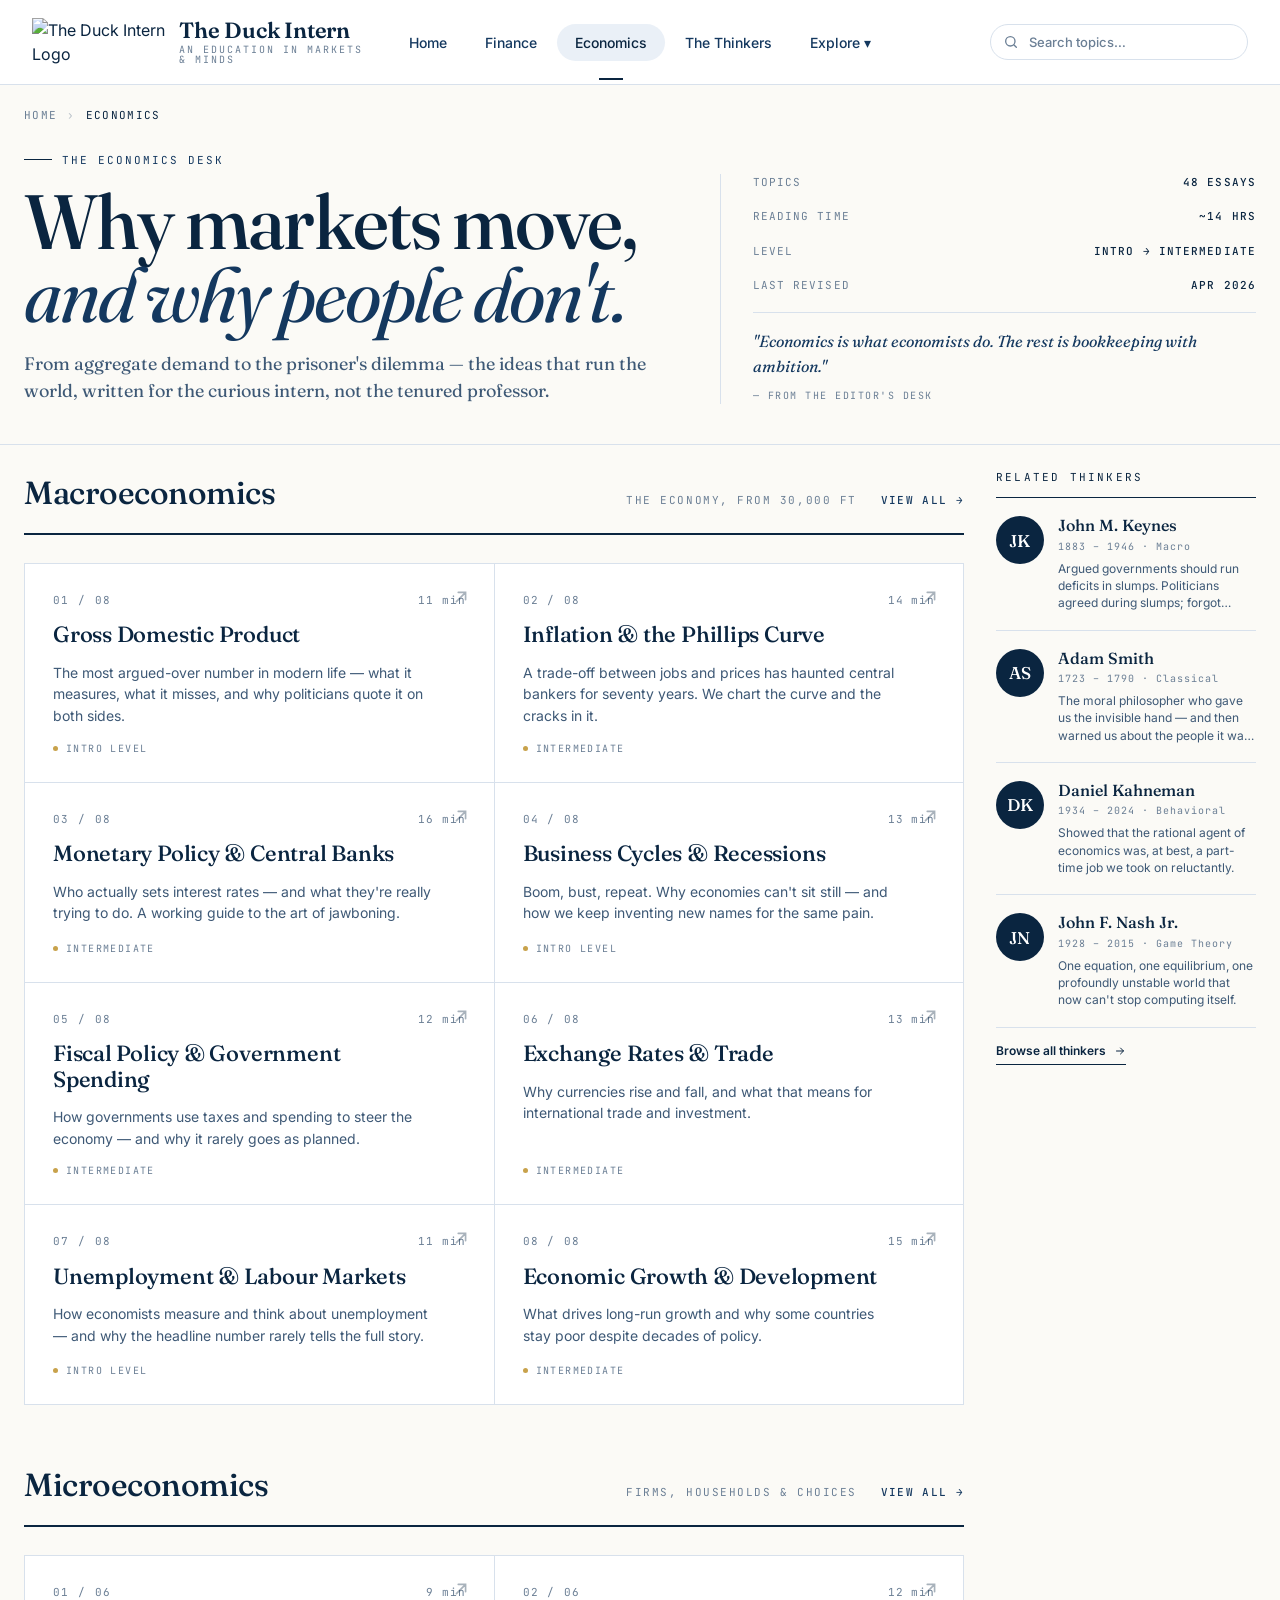
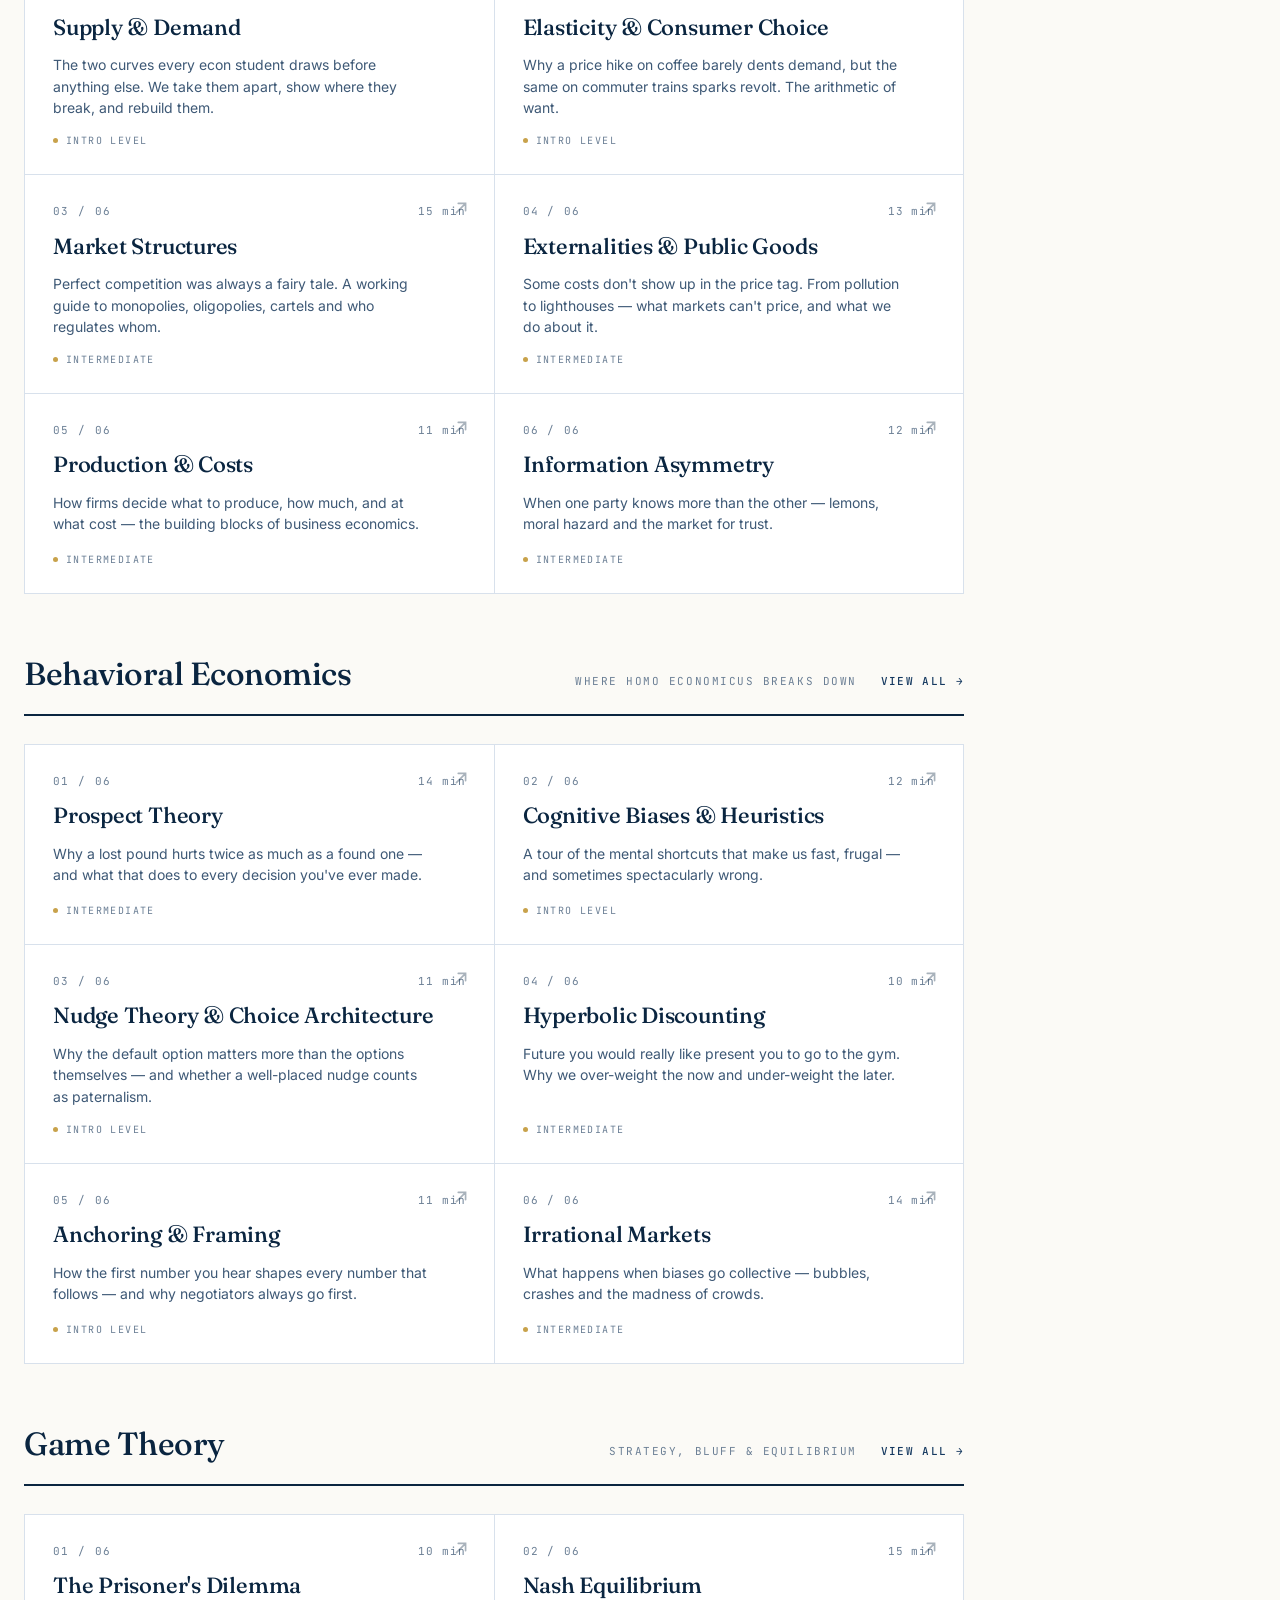
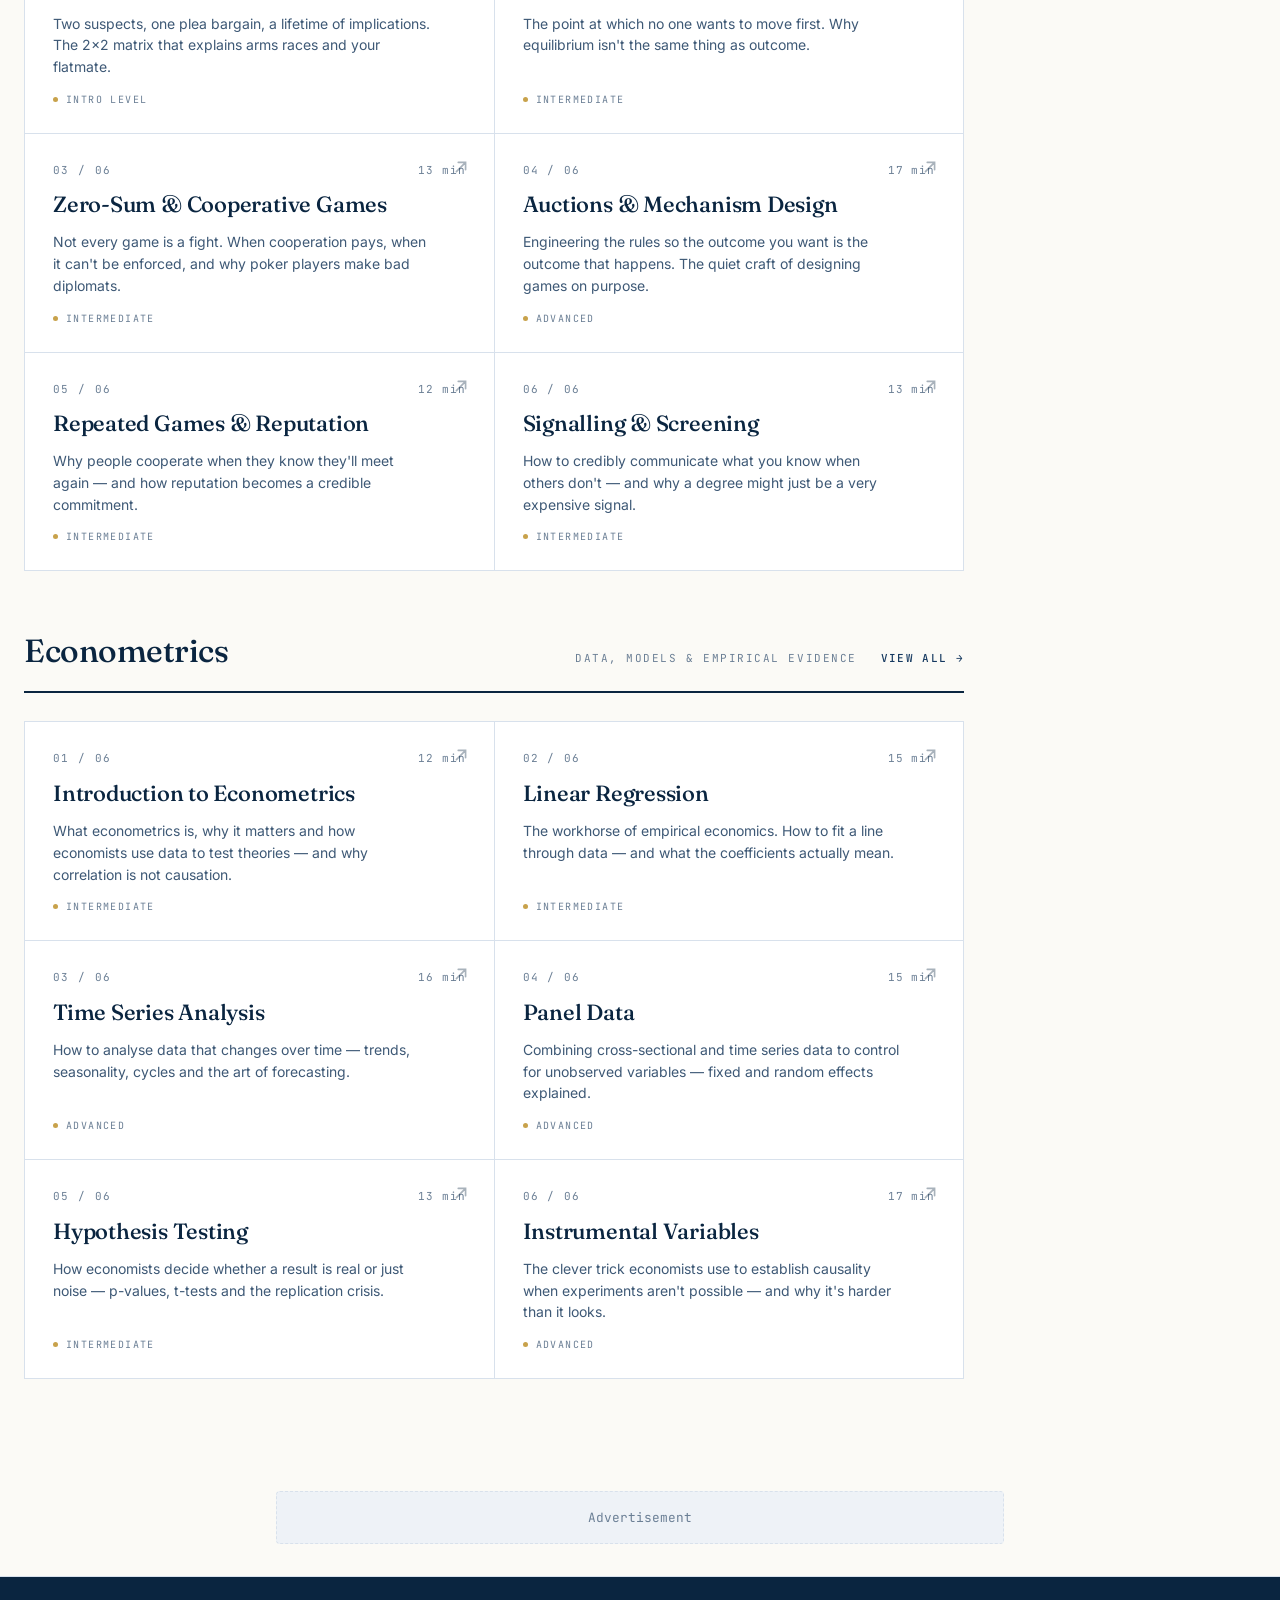
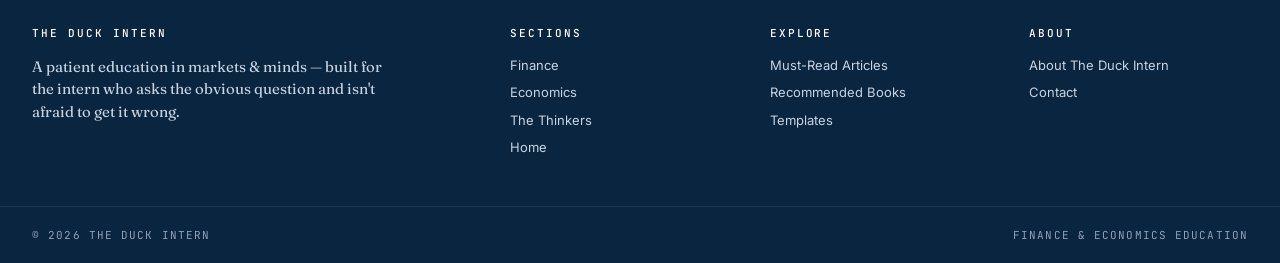
==== economics/index.html @ 9a58cd95 "Atualizando economics" ====
<!DOCTYPE html>
<html lang="en">
<head>
  <meta charset="UTF-8" />
  <meta name="viewport" content="width=device-width, initial-scale=1.0"/>
  <meta name="description" content="Economics — The Duck Intern"/>
  <title>Economics | The Duck Intern</title>
  <link rel="preconnect" href="https://fonts.googleapis.com">
  <link rel="preconnect" href="https://fonts.gstatic.com" crossorigin>
  <link href="https://fonts.googleapis.com/css2?family=Fraunces:ital,opsz,wght@0,9..144,400;0,9..144,500;0,9..144,600;1,9..144,400&family=Inter:wght@400;500;600;700&family=JetBrains+Mono:wght@400;500&display=swap" rel="stylesheet">
  <link rel="stylesheet" href="../style.css" />
  <link rel="icon" href="../assets/logo.png" type="image/png"/>
</head>
<body>

  <!-- NAVBAR -->
  <nav class="navbar">
    <div class="navbar-inner">
      <div class="navbar-left">
        <a href="../index.html" class="navbar-logo">
          <img src="../assets/logo.png" alt="The Duck Intern Logo" />
        </a>
        <div class="navbar-logo-text">
          <span class="brand-name">The Duck Intern</span>
          <span class="brand-sub">An Education in Markets & Minds</span>
        </div>
      </div>
      <ul class="navbar-links">
        <li><a href="../index.html">Home</a></li>
        <li><a href="../finance/index.html">Finance</a></li>
        <li><a href="../economics/index.html" class="active">Economics</a></li>
        <li><a href="../thinkers/index.html">The Thinkers</a></li>
        <li class="dropdown">
          <a href="#" class="dropdown-toggle">Explore ▾</a>
          <ul class="dropdown-menu">
            <li><a href="../articles/index.html">Must-Read Articles <span>→</span></a></li>
            <li><a href="../books/index.html">Recommended Books <span>→</span></a></li>
            <li><a href="../templates/index.html">Templates <span>→</span></a></li>
          </ul>
        </li>
      </ul>
      <div class="navbar-right">
        <div class="navbar-search">
          <svg width="16" height="16" viewBox="0 0 24 24" fill="none" stroke="currentColor" stroke-width="2" stroke-linecap="round">
            <circle cx="11" cy="11" r="7"/><path d="m20 20-3.5-3.5"/>
          </svg>
          <input placeholder="Search topics…" />
        </div>
      </div>
    </div>
  </nav>

  <!-- BREADCRUMB -->
  <div class="breadcrumb">
    <a href="../index.html">Home</a>
    <span class="sep">›</span>
    <span class="here">Economics</span>
  </div>

  <!-- PAGE HERO -->
  <header class="page-hero">
    <div>
      <div class="page-kicker"><span class="bar"></span>The Economics Desk</div>
      <h1>Why markets move, <em>and why people don't.</em></h1>
      <p class="lede">From aggregate demand to the prisoner's dilemma — the ideas that run the world, written for the curious intern, not the tenured professor.</p>
    </div>
    <div class="hero-meta">
      <div class="meta-row"><span>Topics</span><b>48 essays</b></div>
      <div class="meta-row"><span>Reading time</span><b>~14 hrs</b></div>
      <div class="meta-row"><span>Level</span><b>Intro → Intermediate</b></div>
      <div class="meta-row"><span>Last revised</span><b>Apr 2026</b></div>
      <div class="hero-quote">
        "Economics is what economists do. The rest is bookkeeping with ambition."
        <cite>— From the editor's desk</cite>
      </div>
    </div>
  </header>

  <!-- MAIN CONTENT -->
  <div class="page-main">
    <div class="sections">

      <!-- MACROECONOMICS -->
      <section class="topic-section" id="macro">
        <div class="section-head">
          <div class="title-group">
            <h2 class="section-title">Macroeconomics</h2>
          </div>
          <div style="display:flex;align-items:center;gap:24px;">
            <span class="section-sub">The economy, from 30,000 ft</span>
            <a href="macro/index.html" style="font-family:var(--mono);font-size:11px;letter-spacing:.12em;text-transform:uppercase;color:var(--ink-2);font-weight:500;">View all →</a>
          </div>
        </div>
        <div class="topic-grid">
          <article class="card" data-title="Gross Domestic Product" data-eyebrow="Macroeconomics · Topic 01" data-desc="The most argued-over number in modern life — what it measures, what it misses, and why politicians quote it on both sides." data-time="11 min read" data-level="Intro" data-updated="Apr 2026">
            <svg class="card-arrow" viewBox="0 0 24 24" fill="none" stroke="currentColor" stroke-width="1.8" stroke-linecap="round"><path d="M7 17 17 7M9 7h8v8"/></svg>
            <div class="card-top"><span class="card-num">01 / 08</span><span class="card-time">11 min</span></div>
            <h3 class="card-title">Gross Domestic Product</h3>
            <p class="card-desc">The most argued-over number in modern life — what it measures, what it misses, and why politicians quote it on both sides.</p>
            <div class="card-tag"><span class="dot"></span>Intro level</div>
          </article>
          <article class="card" data-title="Inflation & the Phillips Curve" data-eyebrow="Macroeconomics · Topic 02" data-desc="A trade-off between jobs and prices has haunted central bankers for seventy years." data-time="14 min read" data-level="Intermediate" data-updated="Apr 2026">
            <svg class="card-arrow" viewBox="0 0 24 24" fill="none" stroke="currentColor" stroke-width="1.8" stroke-linecap="round"><path d="M7 17 17 7M9 7h8v8"/></svg>
            <div class="card-top"><span class="card-num">02 / 08</span><span class="card-time">14 min</span></div>
            <h3 class="card-title">Inflation & the Phillips Curve</h3>
            <p class="card-desc">A trade-off between jobs and prices has haunted central bankers for seventy years. We chart the curve and the cracks in it.</p>
            <div class="card-tag"><span class="dot"></span>Intermediate</div>
          </article>
          <article class="card" data-title="Monetary Policy & Central Banks" data-eyebrow="Macroeconomics · Topic 03" data-desc="Who actually sets interest rates — and what they're really trying to do." data-time="16 min read" data-level="Intermediate" data-updated="Apr 2026">
            <svg class="card-arrow" viewBox="0 0 24 24" fill="none" stroke="currentColor" stroke-width="1.8" stroke-linecap="round"><path d="M7 17 17 7M9 7h8v8"/></svg>
            <div class="card-top"><span class="card-num">03 / 08</span><span class="card-time">16 min</span></div>
            <h3 class="card-title">Monetary Policy & Central Banks</h3>
            <p class="card-desc">Who actually sets interest rates — and what they're really trying to do. A working guide to the art of jawboning.</p>
            <div class="card-tag"><span class="dot"></span>Intermediate</div>
          </article>
          <article class="card" data-title="Business Cycles & Recessions" data-eyebrow="Macroeconomics · Topic 04" data-desc="Boom, bust, repeat. Why economies can't sit still." data-time="13 min read" data-level="Intro" data-updated="Apr 2026">
            <svg class="card-arrow" viewBox="0 0 24 24" fill="none" stroke="currentColor" stroke-width="1.8" stroke-linecap="round"><path d="M7 17 17 7M9 7h8v8"/></svg>
            <div class="card-top"><span class="card-num">04 / 08</span><span class="card-time">13 min</span></div>
            <h3 class="card-title">Business Cycles & Recessions</h3>
            <p class="card-desc">Boom, bust, repeat. Why economies can't sit still — and how we keep inventing new names for the same pain.</p>
            <div class="card-tag"><span class="dot"></span>Intro level</div>
          </article>
          <article class="card" data-title="Fiscal Policy & Government Spending" data-eyebrow="Macroeconomics · Topic 05" data-desc="How governments use taxes and spending to steer the economy." data-time="12 min read" data-level="Intermediate" data-updated="Apr 2026">
            <svg class="card-arrow" viewBox="0 0 24 24" fill="none" stroke="currentColor" stroke-width="1.8" stroke-linecap="round"><path d="M7 17 17 7M9 7h8v8"/></svg>
            <div class="card-top"><span class="card-num">05 / 08</span><span class="card-time">12 min</span></div>
            <h3 class="card-title">Fiscal Policy & Government Spending</h3>
            <p class="card-desc">How governments use taxes and spending to steer the economy — and why it rarely goes as planned.</p>
            <div class="card-tag"><span class="dot"></span>Intermediate</div>
          </article>
          <article class="card" data-title="Exchange Rates & Trade" data-eyebrow="Macroeconomics · Topic 06" data-desc="Why currencies rise and fall, and what that means for trade." data-time="13 min read" data-level="Intermediate" data-updated="Apr 2026">
            <svg class="card-arrow" viewBox="0 0 24 24" fill="none" stroke="currentColor" stroke-width="1.8" stroke-linecap="round"><path d="M7 17 17 7M9 7h8v8"/></svg>
            <div class="card-top"><span class="card-num">06 / 08</span><span class="card-time">13 min</span></div>
            <h3 class="card-title">Exchange Rates & Trade</h3>
            <p class="card-desc">Why currencies rise and fall, and what that means for international trade and investment.</p>
            <div class="card-tag"><span class="dot"></span>Intermediate</div>
          </article>
          <article class="card" data-title="Unemployment & Labour Markets" data-eyebrow="Macroeconomics · Topic 07" data-desc="How economists measure and think about unemployment." data-time="11 min read" data-level="Intro" data-updated="Apr 2026">
            <svg class="card-arrow" viewBox="0 0 24 24" fill="none" stroke="currentColor" stroke-width="1.8" stroke-linecap="round"><path d="M7 17 17 7M9 7h8v8"/></svg>
            <div class="card-top"><span class="card-num">07 / 08</span><span class="card-time">11 min</span></div>
            <h3 class="card-title">Unemployment & Labour Markets</h3>
            <p class="card-desc">How economists measure and think about unemployment — and why the headline number rarely tells the full story.</p>
            <div class="card-tag"><span class="dot"></span>Intro level</div>
          </article>
          <article class="card" data-title="Economic Growth & Development" data-eyebrow="Macroeconomics · Topic 08" data-desc="What drives long-run growth and why some countries stay poor." data-time="15 min read" data-level="Intermediate" data-updated="Apr 2026">
            <svg class="card-arrow" viewBox="0 0 24 24" fill="none" stroke="currentColor" stroke-width="1.8" stroke-linecap="round"><path d="M7 17 17 7M9 7h8v8"/></svg>
            <div class="card-top"><span class="card-num">08 / 08</span><span class="card-time">15 min</span></div>
            <h3 class="card-title">Economic Growth & Development</h3>
            <p class="card-desc">What drives long-run growth and why some countries stay poor despite decades of policy.</p>
            <div class="card-tag"><span class="dot"></span>Intermediate</div>
          </article>
        </div>
      </section>

      <!-- MICROECONOMICS -->
      <section class="topic-section" id="micro">
        <div class="section-head">
          <div class="title-group">
            <h2 class="section-title">Microeconomics</h2>
          </div>
          <div style="display:flex;align-items:center;gap:24px;">
            <span class="section-sub">Firms, households & choices</span>
            <a href="micro/index.html" style="font-family:var(--mono);font-size:11px;letter-spacing:.12em;text-transform:uppercase;color:var(--ink-2);font-weight:500;">View all →</a>
          </div>
        </div>
        <div class="topic-grid">
          <article class="card" data-title="Supply & Demand" data-eyebrow="Microeconomics · Topic 01" data-desc="The two curves every econ student draws before anything else." data-time="9 min read" data-level="Intro" data-updated="Apr 2026">
            <svg class="card-arrow" viewBox="0 0 24 24" fill="none" stroke="currentColor" stroke-width="1.8" stroke-linecap="round"><path d="M7 17 17 7M9 7h8v8"/></svg>
            <div class="card-top"><span class="card-num">01 / 06</span><span class="card-time">9 min</span></div>
            <h3 class="card-title">Supply & Demand</h3>
            <p class="card-desc">The two curves every econ student draws before anything else. We take them apart, show where they break, and rebuild them.</p>
            <div class="card-tag"><span class="dot"></span>Intro level</div>
          </article>
          <article class="card" data-title="Elasticity & Consumer Choice" data-eyebrow="Microeconomics · Topic 02" data-desc="Why a price hike on coffee barely dents demand, but the same on commuter trains sparks revolt." data-time="12 min read" data-level="Intro" data-updated="Apr 2026">
            <svg class="card-arrow" viewBox="0 0 24 24" fill="none" stroke="currentColor" stroke-width="1.8" stroke-linecap="round"><path d="M7 17 17 7M9 7h8v8"/></svg>
            <div class="card-top"><span class="card-num">02 / 06</span><span class="card-time">12 min</span></div>
            <h3 class="card-title">Elasticity & Consumer Choice</h3>
            <p class="card-desc">Why a price hike on coffee barely dents demand, but the same on commuter trains sparks revolt. The arithmetic of want.</p>
            <div class="card-tag"><span class="dot"></span>Intro level</div>
          </article>
          <article class="card" data-title="Market Structures" data-eyebrow="Microeconomics · Topic 03" data-desc="Perfect competition was always a fairy tale. A working guide to monopolies and oligopolies." data-time="15 min read" data-level="Intermediate" data-updated="Apr 2026">
            <svg class="card-arrow" viewBox="0 0 24 24" fill="none" stroke="currentColor" stroke-width="1.8" stroke-linecap="round"><path d="M7 17 17 7M9 7h8v8"/></svg>
            <div class="card-top"><span class="card-num">03 / 06</span><span class="card-time">15 min</span></div>
            <h3 class="card-title">Market Structures</h3>
            <p class="card-desc">Perfect competition was always a fairy tale. A working guide to monopolies, oligopolies, cartels and who regulates whom.</p>
            <div class="card-tag"><span class="dot"></span>Intermediate</div>
          </article>
          <article class="card" data-title="Externalities & Public Goods" data-eyebrow="Microeconomics · Topic 04" data-desc="Some costs don't show up in the price tag." data-time="13 min read" data-level="Intermediate" data-updated="Apr 2026">
            <svg class="card-arrow" viewBox="0 0 24 24" fill="none" stroke="currentColor" stroke-width="1.8" stroke-linecap="round"><path d="M7 17 17 7M9 7h8v8"/></svg>
            <div class="card-top"><span class="card-num">04 / 06</span><span class="card-time">13 min</span></div>
            <h3 class="card-title">Externalities & Public Goods</h3>
            <p class="card-desc">Some costs don't show up in the price tag. From pollution to lighthouses — what markets can't price, and what we do about it.</p>
            <div class="card-tag"><span class="dot"></span>Intermediate</div>
          </article>
          <article class="card" data-title="Production & Costs" data-eyebrow="Microeconomics · Topic 05" data-desc="How firms decide what to produce and at what cost." data-time="11 min read" data-level="Intermediate" data-updated="Apr 2026">
            <svg class="card-arrow" viewBox="0 0 24 24" fill="none" stroke="currentColor" stroke-width="1.8" stroke-linecap="round"><path d="M7 17 17 7M9 7h8v8"/></svg>
            <div class="card-top"><span class="card-num">05 / 06</span><span class="card-time">11 min</span></div>
            <h3 class="card-title">Production & Costs</h3>
            <p class="card-desc">How firms decide what to produce, how much, and at what cost — the building blocks of business economics.</p>
            <div class="card-tag"><span class="dot"></span>Intermediate</div>
          </article>
          <article class="card" data-title="Information Asymmetry" data-eyebrow="Microeconomics · Topic 06" data-desc="When one party knows more than the other — and what happens next." data-time="12 min read" data-level="Intermediate" data-updated="Apr 2026">
            <svg class="card-arrow" viewBox="0 0 24 24" fill="none" stroke="currentColor" stroke-width="1.8" stroke-linecap="round"><path d="M7 17 17 7M9 7h8v8"/></svg>
            <div class="card-top"><span class="card-num">06 / 06</span><span class="card-time">12 min</span></div>
            <h3 class="card-title">Information Asymmetry</h3>
            <p class="card-desc">When one party knows more than the other — lemons, moral hazard and the market for trust.</p>
            <div class="card-tag"><span class="dot"></span>Intermediate</div>
          </article>
        </div>
      </section>

      <!-- BEHAVIORAL ECONOMICS -->
      <section class="topic-section" id="behavioral">
        <div class="section-head">
          <div class="title-group">
            <h2 class="section-title">Behavioral Economics</h2>
          </div>
          <div style="display:flex;align-items:center;gap:24px;">
            <span class="section-sub">Where Homo economicus breaks down</span>
            <a href="behavioral/index.html" style="font-family:var(--mono);font-size:11px;letter-spacing:.12em;text-transform:uppercase;color:var(--ink-2);font-weight:500;">View all →</a>
          </div>
        </div>
        <div class="topic-grid">
          <article class="card" data-title="Prospect Theory" data-eyebrow="Behavioral · Topic 01" data-desc="Why a lost pound hurts twice as much as a found one." data-time="14 min read" data-level="Intermediate" data-updated="Apr 2026">
            <svg class="card-arrow" viewBox="0 0 24 24" fill="none" stroke="currentColor" stroke-width="1.8" stroke-linecap="round"><path d="M7 17 17 7M9 7h8v8"/></svg>
            <div class="card-top"><span class="card-num">01 / 06</span><span class="card-time">14 min</span></div>
            <h3 class="card-title">Prospect Theory</h3>
            <p class="card-desc">Why a lost pound hurts twice as much as a found one — and what that does to every decision you've ever made.</p>
            <div class="card-tag"><span class="dot"></span>Intermediate</div>
          </article>
          <article class="card" data-title="Cognitive Biases & Heuristics" data-eyebrow="Behavioral · Topic 02" data-desc="A tour of the mental shortcuts that make us fast, frugal — and sometimes spectacularly wrong." data-time="12 min read" data-level="Intro" data-updated="Apr 2026">
            <svg class="card-arrow" viewBox="0 0 24 24" fill="none" stroke="currentColor" stroke-width="1.8" stroke-linecap="round"><path d="M7 17 17 7M9 7h8v8"/></svg>
            <div class="card-top"><span class="card-num">02 / 06</span><span class="card-time">12 min</span></div>
            <h3 class="card-title">Cognitive Biases & Heuristics</h3>
            <p class="card-desc">A tour of the mental shortcuts that make us fast, frugal — and sometimes spectacularly wrong.</p>
            <div class="card-tag"><span class="dot"></span>Intro level</div>
          </article>
          <article class="card" data-title="Nudge Theory & Choice Architecture" data-eyebrow="Behavioral · Topic 03" data-desc="Why the default option matters more than the options themselves." data-time="11 min read" data-level="Intro" data-updated="Apr 2026">
            <svg class="card-arrow" viewBox="0 0 24 24" fill="none" stroke="currentColor" stroke-width="1.8" stroke-linecap="round"><path d="M7 17 17 7M9 7h8v8"/></svg>
            <div class="card-top"><span class="card-num">03 / 06</span><span class="card-time">11 min</span></div>
            <h3 class="card-title">Nudge Theory & Choice Architecture</h3>
            <p class="card-desc">Why the default option matters more than the options themselves — and whether a well-placed nudge counts as paternalism.</p>
            <div class="card-tag"><span class="dot"></span>Intro level</div>
          </article>
          <article class="card" data-title="Hyperbolic Discounting" data-eyebrow="Behavioral · Topic 04" data-desc="Why we over-weight the now and under-weight the later." data-time="10 min read" data-level="Intermediate" data-updated="Apr 2026">
            <svg class="card-arrow" viewBox="0 0 24 24" fill="none" stroke="currentColor" stroke-width="1.8" stroke-linecap="round"><path d="M7 17 17 7M9 7h8v8"/></svg>
            <div class="card-top"><span class="card-num">04 / 06</span><span class="card-time">10 min</span></div>
            <h3 class="card-title">Hyperbolic Discounting</h3>
            <p class="card-desc">Future you would really like present you to go to the gym. Why we over-weight the now and under-weight the later.</p>
            <div class="card-tag"><span class="dot"></span>Intermediate</div>
          </article>
          <article class="card" data-title="Anchoring & Framing" data-eyebrow="Behavioral · Topic 05" data-desc="How the first number you hear shapes every number that follows." data-time="11 min read" data-level="Intro" data-updated="Apr 2026">
            <svg class="card-arrow" viewBox="0 0 24 24" fill="none" stroke="currentColor" stroke-width="1.8" stroke-linecap="round"><path d="M7 17 17 7M9 7h8v8"/></svg>
            <div class="card-top"><span class="card-num">05 / 06</span><span class="card-time">11 min</span></div>
            <h3 class="card-title">Anchoring & Framing</h3>
            <p class="card-desc">How the first number you hear shapes every number that follows — and why negotiators always go first.</p>
            <div class="card-tag"><span class="dot"></span>Intro level</div>
          </article>
          <article class="card" data-title="Irrational Markets" data-eyebrow="Behavioral · Topic 06" data-desc="What happens when biases go collective — bubbles, crashes and manias." data-time="14 min read" data-level="Intermediate" data-updated="Apr 2026">
            <svg class="card-arrow" viewBox="0 0 24 24" fill="none" stroke="currentColor" stroke-width="1.8" stroke-linecap="round"><path d="M7 17 17 7M9 7h8v8"/></svg>
            <div class="card-top"><span class="card-num">06 / 06</span><span class="card-time">14 min</span></div>
            <h3 class="card-title">Irrational Markets</h3>
            <p class="card-desc">What happens when biases go collective — bubbles, crashes and the madness of crowds.</p>
            <div class="card-tag"><span class="dot"></span>Intermediate</div>
          </article>
        </div>
      </section>

      <!-- GAME THEORY -->
      <section class="topic-section" id="gametheory">
        <div class="section-head">
          <div class="title-group">
            <h2 class="section-title">Game Theory</h2>
          </div>
          <div style="display:flex;align-items:center;gap:24px;">
            <span class="section-sub">Strategy, bluff & equilibrium</span>
            <a href="gametheory/index.html" style="font-family:var(--mono);font-size:11px;letter-spacing:.12em;text-transform:uppercase;color:var(--ink-2);font-weight:500;">View all →</a>
          </div>
        </div>
        <div class="topic-grid">
          <article class="card" data-title="The Prisoner's Dilemma" data-eyebrow="Game Theory · Topic 01" data-desc="Two suspects, one plea bargain, a lifetime of policy implications." data-time="10 min read" data-level="Intro" data-updated="Apr 2026">
            <svg class="card-arrow" viewBox="0 0 24 24" fill="none" stroke="currentColor" stroke-width="1.8" stroke-linecap="round"><path d="M7 17 17 7M9 7h8v8"/></svg>
            <div class="card-top"><span class="card-num">01 / 06</span><span class="card-time">10 min</span></div>
            <h3 class="card-title">The Prisoner's Dilemma</h3>
            <p class="card-desc">Two suspects, one plea bargain, a lifetime of implications. The 2×2 matrix that explains arms races and your flatmate.</p>
            <div class="card-tag"><span class="dot"></span>Intro level</div>
          </article>
          <article class="card" data-title="Nash Equilibrium" data-eyebrow="Game Theory · Topic 02" data-desc="The point at which no one wants to move first." data-time="15 min read" data-level="Intermediate" data-updated="Apr 2026">
            <svg class="card-arrow" viewBox="0 0 24 24" fill="none" stroke="currentColor" stroke-width="1.8" stroke-linecap="round"><path d="M7 17 17 7M9 7h8v8"/></svg>
            <div class="card-top"><span class="card-num">02 / 06</span><span class="card-time">15 min</span></div>
            <h3 class="card-title">Nash Equilibrium</h3>
            <p class="card-desc">The point at which no one wants to move first. Why equilibrium isn't the same thing as outcome.</p>
            <div class="card-tag"><span class="dot"></span>Intermediate</div>
          </article>
          <article class="card" data-title="Zero-Sum & Cooperative Games" data-eyebrow="Game Theory · Topic 03" data-desc="Not every game is a fight. When cooperation pays and when it can't be enforced." data-time="13 min read" data-level="Intermediate" data-updated="Apr 2026">
            <svg class="card-arrow" viewBox="0 0 24 24" fill="none" stroke="currentColor" stroke-width="1.8" stroke-linecap="round"><path d="M7 17 17 7M9 7h8v8"/></svg>
            <div class="card-top"><span class="card-num">03 / 06</span><span class="card-time">13 min</span></div>
            <h3 class="card-title">Zero-Sum & Cooperative Games</h3>
            <p class="card-desc">Not every game is a fight. When cooperation pays, when it can't be enforced, and why poker players make bad diplomats.</p>
            <div class="card-tag"><span class="dot"></span>Intermediate</div>
          </article>
          <article class="card" data-title="Auctions & Mechanism Design" data-eyebrow="Game Theory · Topic 04" data-desc="Engineering the rules so the outcome you want is the outcome that happens." data-time="17 min read" data-level="Advanced" data-updated="Apr 2026">
            <svg class="card-arrow" viewBox="0 0 24 24" fill="none" stroke="currentColor" stroke-width="1.8" stroke-linecap="round"><path d="M7 17 17 7M9 7h8v8"/></svg>
            <div class="card-top"><span class="card-num">04 / 06</span><span class="card-time">17 min</span></div>
            <h3 class="card-title">Auctions & Mechanism Design</h3>
            <p class="card-desc">Engineering the rules so the outcome you want is the outcome that happens. The quiet craft of designing games on purpose.</p>
            <div class="card-tag"><span class="dot"></span>Advanced</div>
          </article>
          <article class="card" data-title="Repeated Games & Reputation" data-eyebrow="Game Theory · Topic 05" data-desc="Why people cooperate when they know they'll meet again." data-time="12 min read" data-level="Intermediate" data-updated="Apr 2026">
            <svg class="card-arrow" viewBox="0 0 24 24" fill="none" stroke="currentColor" stroke-width="1.8" stroke-linecap="round"><path d="M7 17 17 7M9 7h8v8"/></svg>
            <div class="card-top"><span class="card-num">05 / 06</span><span class="card-time">12 min</span></div>
            <h3 class="card-title">Repeated Games & Reputation</h3>
            <p class="card-desc">Why people cooperate when they know they'll meet again — and how reputation becomes a credible commitment.</p>
            <div class="card-tag"><span class="dot"></span>Intermediate</div>
          </article>
          <article class="card" data-title="Signalling & Screening" data-eyebrow="Game Theory · Topic 06" data-desc="How to credibly communicate what you know when others don't." data-time="13 min read" data-level="Intermediate" data-updated="Apr 2026">
            <svg class="card-arrow" viewBox="0 0 24 24" fill="none" stroke="currentColor" stroke-width="1.8" stroke-linecap="round"><path d="M7 17 17 7M9 7h8v8"/></svg>
            <div class="card-top"><span class="card-num">06 / 06</span><span class="card-time">13 min</span></div>
            <h3 class="card-title">Signalling & Screening</h3>
            <p class="card-desc">How to credibly communicate what you know when others don't — and why a degree might just be a very expensive signal.</p>
            <div class="card-tag"><span class="dot"></span>Intermediate</div>
          </article>
        </div>
      </section>
      <!-- ECONOMETRICS -->
      <section class="topic-section" id="econometrics">
        <div class="section-head">
          <div class="title-group">
            <h2 class="section-title">Econometrics</h2>
          </div>
          <div style="display:flex;align-items:center;gap:24px;">
            <span class="section-sub">Data, models & empirical evidence</span>
            <a href="econometrics/index.html" style="font-family:var(--mono);font-size:11px;letter-spacing:.12em;text-transform:uppercase;color:var(--ink-2);font-weight:500;">View all →</a>
          </div>
        </div>
        <div class="topic-grid">
          <article class="card" data-title="Introduction to Econometrics" data-eyebrow="Econometrics · Topic 01" data-desc="What econometrics is, why it matters and how economists use data to test theories." data-time="12 min read" data-level="Intermediate" data-updated="Apr 2026">
            <svg class="card-arrow" viewBox="0 0 24 24" fill="none" stroke="currentColor" stroke-width="1.8" stroke-linecap="round"><path d="M7 17 17 7M9 7h8v8"/></svg>
            <div class="card-top"><span class="card-num">01 / 06</span><span class="card-time">12 min</span></div>
            <h3 class="card-title">Introduction to Econometrics</h3>
            <p class="card-desc">What econometrics is, why it matters and how economists use data to test theories — and why correlation is not causation.</p>
            <div class="card-tag"><span class="dot"></span>Intermediate</div>
          </article>
          <article class="card" data-title="Linear Regression" data-eyebrow="Econometrics · Topic 02" data-desc="The workhorse of empirical economics — fitting a line through data." data-time="15 min read" data-level="Intermediate" data-updated="Apr 2026">
            <svg class="card-arrow" viewBox="0 0 24 24" fill="none" stroke="currentColor" stroke-width="1.8" stroke-linecap="round"><path d="M7 17 17 7M9 7h8v8"/></svg>
            <div class="card-top"><span class="card-num">02 / 06</span><span class="card-time">15 min</span></div>
            <h3 class="card-title">Linear Regression</h3>
            <p class="card-desc">The workhorse of empirical economics. How to fit a line through data — and what the coefficients actually mean.</p>
            <div class="card-tag"><span class="dot"></span>Intermediate</div>
          </article>
          <article class="card" data-title="Time Series Analysis" data-eyebrow="Econometrics · Topic 03" data-desc="How to analyse data that changes over time — trends, cycles and forecasting." data-time="16 min read" data-level="Advanced" data-updated="Apr 2026">
            <svg class="card-arrow" viewBox="0 0 24 24" fill="none" stroke="currentColor" stroke-width="1.8" stroke-linecap="round"><path d="M7 17 17 7M9 7h8v8"/></svg>
            <div class="card-top"><span class="card-num">03 / 06</span><span class="card-time">16 min</span></div>
            <h3 class="card-title">Time Series Analysis</h3>
            <p class="card-desc">How to analyse data that changes over time — trends, seasonality, cycles and the art of forecasting.</p>
            <div class="card-tag"><span class="dot"></span>Advanced</div>
          </article>
          <article class="card" data-title="Panel Data" data-eyebrow="Econometrics · Topic 04" data-desc="Combining cross-sectional and time series data to control for hidden variables." data-time="15 min read" data-level="Advanced" data-updated="Apr 2026">
            <svg class="card-arrow" viewBox="0 0 24 24" fill="none" stroke="currentColor" stroke-width="1.8" stroke-linecap="round"><path d="M7 17 17 7M9 7h8v8"/></svg>
            <div class="card-top"><span class="card-num">04 / 06</span><span class="card-time">15 min</span></div>
            <h3 class="card-title">Panel Data</h3>
            <p class="card-desc">Combining cross-sectional and time series data to control for unobserved variables — fixed and random effects explained.</p>
            <div class="card-tag"><span class="dot"></span>Advanced</div>
          </article>
          <article class="card" data-title="Hypothesis Testing" data-eyebrow="Econometrics · Topic 05" data-desc="How economists decide whether a result is real or just noise." data-time="13 min read" data-level="Intermediate" data-updated="Apr 2026">
            <svg class="card-arrow" viewBox="0 0 24 24" fill="none" stroke="currentColor" stroke-width="1.8" stroke-linecap="round"><path d="M7 17 17 7M9 7h8v8"/></svg>
            <div class="card-top"><span class="card-num">05 / 06</span><span class="card-time">13 min</span></div>
            <h3 class="card-title">Hypothesis Testing</h3>
            <p class="card-desc">How economists decide whether a result is real or just noise — p-values, t-tests and the replication crisis.</p>
            <div class="card-tag"><span class="dot"></span>Intermediate</div>
          </article>
          <article class="card" data-title="Instrumental Variables" data-eyebrow="Econometrics · Topic 06" data-desc="The clever trick economists use to establish causality when experiments aren't possible." data-time="17 min read" data-level="Advanced" data-updated="Apr 2026">
            <svg class="card-arrow" viewBox="0 0 24 24" fill="none" stroke="currentColor" stroke-width="1.8" stroke-linecap="round"><path d="M7 17 17 7M9 7h8v8"/></svg>
            <div class="card-top"><span class="card-num">06 / 06</span><span class="card-time">17 min</span></div>
            <h3 class="card-title">Instrumental Variables</h3>
            <p class="card-desc">The clever trick economists use to establish causality when experiments aren't possible — and why it's harder than it looks.</p>
            <div class="card-tag"><span class="dot"></span>Advanced</div>
          </article>
        </div>
      </section>
    </div>

    <!-- SIDEBAR -->
    <aside>
      <div class="side-box">
        <div class="side-title">Related Thinkers</div>
        <div class="thinker">
          <div class="thinker-portrait">JK</div>
          <div class="thinker-body">
            <p class="thinker-name">John M. Keynes</p>
            <p class="thinker-years">1883 – 1946 · Macro</p>
            <p class="thinker-desc">Argued governments should run deficits in slumps. Politicians agreed during slumps; forgot during booms.</p>
          </div>
        </div>
        <div class="thinker">
          <div class="thinker-portrait">AS</div>
          <div class="thinker-body">
            <p class="thinker-name">Adam Smith</p>
            <p class="thinker-years">1723 – 1790 · Classical</p>
            <p class="thinker-desc">The moral philosopher who gave us the invisible hand — and then warned us about the people it was attached to.</p>
          </div>
        </div>
        <div class="thinker">
          <div class="thinker-portrait">DK</div>
          <div class="thinker-body">
            <p class="thinker-name">Daniel Kahneman</p>
            <p class="thinker-years">1934 – 2024 · Behavioral</p>
            <p class="thinker-desc">Showed that the rational agent of economics was, at best, a part-time job we took on reluctantly.</p>
          </div>
        </div>
        <div class="thinker">
          <div class="thinker-portrait">JN</div>
          <div class="thinker-body">
            <p class="thinker-name">John F. Nash Jr.</p>
            <p class="thinker-years">1928 – 2015 · Game Theory</p>
            <p class="thinker-desc">One equation, one equilibrium, one profoundly unstable world that now can't stop computing itself.</p>
          </div>
        </div>
        <a class="side-cta" href="../thinkers/index.html">
          Browse all thinkers
          <svg width="12" height="12" viewBox="0 0 24 24" fill="none" stroke="currentColor" stroke-width="2" stroke-linecap="round"><path d="M5 12h14M13 6l6 6-6 6"/></svg>
        </a>
      </div>
    </aside>
  </div>

  <!-- AD BANNER -->
  <div class="ad-banner">Advertisement</div>

  <!-- FOOTER -->
  <footer class="footer">
    <div class="footer-inner">
      <div class="footer-brand">
        <h4>The Duck Intern</h4>
        <p>A patient education in markets & minds — built for the intern who asks the obvious question and isn't afraid to get it wrong.</p>
      </div>
      <div>
        <h4>Sections</h4>
        <ul>
          <li><a href="../finance/index.html">Finance</a></li>
          <li><a href="../economics/index.html">Economics</a></li>
          <li><a href="../thinkers/index.html">The Thinkers</a></li>
          <li><a href="../index.html">Home</a></li>
        </ul>
      </div>
      <div>
        <h4>Explore</h4>
        <ul>
          <li><a href="../articles/index.html">Must-Read Articles</a></li>
          <li><a href="../books/index.html">Recommended Books</a></li>
          <li><a href="../templates/index.html">Templates</a></li>
        </ul>
      </div>
      <div>
        <h4>About</h4>
        <ul>
          <li><a href="#">About The Duck Intern</a></li>
          <li><a href="#">Contact</a></li>
        </ul>
      </div>
    </div>
    <div class="footer-legal">
      <span>© 2026 The Duck Intern</span>
      <span>Finance & Economics Education</span>
    </div>
  </footer>

  <script>
    const sliderState = {};
    function initSlider(id){if(!sliderState[id])sliderState[id]=0}
    function moveSlider(id,direction){
      initSlider(id);
      const track=document.getElementById('track-'+id);
      const pages=track.querySelectorAll('.slider-page');
      const total=pages.length;
      sliderState[id]=(sliderState[id]+direction+total)%total;
      updateSlider(id);
    }
    function goToSlide(id,index){
      initSlider(id);
      sliderState[id]=index;
      updateSlider(id);
    }
    function updateSlider(id){
      const track=document.getElementById('track-'+id);
      const dots=document.querySelectorAll('#dots-'+id+' .slider-dot');
      track.style.transform='translateX(-'+(sliderState[id]*100)+'%)';
      dots.forEach((dot,i)=>{dot.classList.toggle('active',i===sliderState[id])});
    }
  </script>

</body>
</html>
---- style.css ----
/* ========== RESET ========== */
*{box-sizing:border-box}
html,body{margin:0;padding:0}

/* ========== VARIABLES ========== */
:root{
  --ink:#0A2540;
  --ink-2:#14385F;
  --ink-3:#3E5976;
  --muted:#6B7F95;
  --rule:#D8E1EC;
  --rule-2:#EEF2F7;
  --paper:#FBFAF6;
  --paper-2:#F4F1E9;
  --white:#ffffff;
  --accent:#C8A24B;
  --serif:'Fraunces','Times New Roman',serif;
  --sans:'Inter','Helvetica Neue',Arial,sans-serif;
  --mono:'JetBrains Mono',ui-monospace,monospace;
}

/* ========== BASE ========== */
body{
  font-family:var(--sans);
  color:var(--ink);
  background:var(--paper);
  font-size:16px;
  line-height:1.5;
  -webkit-font-smoothing:antialiased;
}
a{color:inherit;text-decoration:none}

/* ========== FONTS ========== */
@import url('https://fonts.googleapis.com/css2?family=Fraunces:ital,opsz,wght@0,9..144,400;0,9..144,500;0,9..144,600;1,9..144,400&family=Inter:wght@400;500;600;700&family=JetBrains+Mono:wght@400;500&display=swap');

/* ========== NAVBAR ========== */
.navbar{
  background:var(--white);
  border-bottom:1px solid var(--rule);
  position:sticky;top:0;z-index:40;
}
.navbar-inner{
  max-width:1320px;margin:0 auto;
  padding:18px 32px;
  display:grid;
  grid-template-columns:1fr auto 1fr;
  align-items:center;gap:24px;
}
.navbar-left{display:flex;align-items:center;gap:14px}
.navbar-logo img{height:46px;width:auto}
.navbar-logo-text{display:flex;flex-direction:column;line-height:1}
.navbar-logo-text .brand-name{
  font-family:var(--serif);font-weight:600;
  font-size:22px;letter-spacing:-.01em;
  color:var(--ink);
}
.navbar-logo-text .brand-sub{
  font-family:var(--mono);font-size:10px;
  letter-spacing:.2em;text-transform:uppercase;
  color:var(--muted);margin-top:4px;
}
.navbar-links{
  display:flex;gap:2px;justify-content:center;
  list-style:none;margin:0;padding:0;
}
.navbar-links a{
  font-size:14px;font-weight:500;
  padding:10px 18px;border-radius:999px;
  color:var(--ink-2);
  transition:background .15s,color .15s;
  position:relative;
}
.navbar-links a:hover{background:var(--rule-2)}
.navbar-links a.active{
  color:var(--ink);background:#EAF0F7;
}
.navbar-links a.active::after{
  content:'';position:absolute;
  left:50%;bottom:-19px;transform:translateX(-50%);
  width:24px;height:2px;background:var(--ink);
}
.navbar-right{
  display:flex;justify-content:flex-end;align-items:center;gap:10px;
}
.navbar-search{
  display:flex;align-items:center;gap:8px;
  border:1px solid var(--rule);border-radius:999px;
  padding:8px 14px 8px 12px;
  background:var(--white);min-width:220px;
  transition:border-color .15s,box-shadow .15s;
}
.navbar-search:focus-within{
  border-color:var(--ink);
  box-shadow:0 0 0 3px rgba(10,37,64,.08);
}
.navbar-search svg{flex:0 0 16px;color:var(--muted)}
.navbar-search input{
  border:0;outline:0;background:transparent;
  font:500 13px var(--sans);color:var(--ink);width:100%;
}
.navbar-search input::placeholder{color:var(--muted)}

/* ========== DROPDOWN ========== */
.dropdown{position:relative}
.dropdown-menu{
  display:none;position:absolute;
  top:calc(100% + 8px);left:0;
  background:var(--white);
  border:1px solid var(--rule);
  border-radius:8px;min-width:200px;
  box-shadow:0 8px 24px rgba(0,0,0,.08);
  z-index:200;padding:.5rem 0;
}
.dropdown:hover .dropdown-menu{display:block}
.dropdown-menu li{list-style:none}
.dropdown-menu li a{
  display:flex;align-items:center;
  justify-content:space-between;
  padding:.65rem 1.25rem;
  font-size:14px;color:var(--ink);
  transition:background .15s,color .15s;
}
.dropdown-menu li a:hover{
  background:var(--rule-2);color:var(--ink-2);
}

/* ========== BREADCRUMB ========== */
.breadcrumb{
  max-width:1320px;margin:0 auto;
  padding:22px 24px 0;
  font-family:var(--mono);
  font-size:11px;letter-spacing:.12em;
  text-transform:uppercase;color:var(--muted);
  display:flex;align-items:center;gap:10px;
}
.breadcrumb a:hover{color:var(--ink)}
.breadcrumb .sep{opacity:.5}
.breadcrumb .here{color:var(--ink)}

/* ========== PAGE HERO ========== */
.page-hero{
  max-width:1320px;margin:0 auto;
  padding:28px 24px 40px;
  border-bottom:1px solid var(--rule);
  display:grid;
  grid-template-columns:1.1fr .9fr;
  gap:40px;align-items:end;
}
.page-kicker{
  font-family:var(--mono);font-size:11px;
  letter-spacing:.18em;text-transform:uppercase;
  color:var(--ink-2);
  display:flex;align-items:center;gap:10px;
  margin-bottom:18px;
}
.page-kicker .bar{width:28px;height:1px;background:var(--ink)}
.page-hero h1{
  font-family:var(--serif);font-weight:500;
  font-size:clamp(48px,6vw,88px);
  line-height:.95;letter-spacing:-.025em;
  margin:0 0 18px;color:var(--ink);
}
.page-hero h1 em{font-style:italic;font-weight:400;color:var(--ink-2)}
.page-hero .lede{
  font-family:var(--serif);
  font-size:18px;line-height:1.5;
  color:var(--ink-3);max-width:58ch;
  margin:0;font-weight:400;
}
.hero-meta{
  display:flex;flex-direction:column;gap:18px;
  padding-left:32px;border-left:1px solid var(--rule);
}
.meta-row{
  display:flex;justify-content:space-between;
  font-family:var(--mono);font-size:11px;
  letter-spacing:.1em;text-transform:uppercase;
  color:var(--muted);
}
.meta-row b{color:var(--ink);font-weight:500}
.hero-quote{
  font-family:var(--serif);font-style:italic;
  font-size:16px;line-height:1.55;color:var(--ink-2);
  padding-top:16px;border-top:1px solid var(--rule);
}
.hero-quote cite{
  display:block;font-style:normal;
  font-family:var(--mono);font-size:10px;
  letter-spacing:.15em;text-transform:uppercase;
  color:var(--muted);margin-top:10px;
}

/* ========== MAIN LAYOUT ========== */
.page-main{
  max-width:1320px;margin:0 auto;
  padding:24px 24px 80px;
  display:grid;
  grid-template-columns:minmax(0, 1fr) 260px;
  gap:32px;
}
@media(max-width:1080px){
  .page-main{grid-template-columns:1fr}
}
/* ========== SECTION HEADERS ========== */
.section-head{
  display:flex;align-items:baseline;
  justify-content:space-between;
  padding-bottom:16px;
  border-bottom:2px solid var(--ink);
  margin-bottom:28px;
}
.section-head .title-group{
  display:flex;align-items:baseline;gap:18px;
}
.section-num{
  font-family:var(--mono);font-size:12px;
  color:var(--muted);letter-spacing:.12em;
}
.section-title{
  font-family:var(--serif);font-weight:500;
  font-size:32px;letter-spacing:-.015em;
  color:var(--ink);margin:0;
}
.section-sub{
  font-family:var(--mono);font-size:11px;
  letter-spacing:.14em;text-transform:uppercase;
  color:var(--muted);
}

/* ========== TOPIC CARDS ========== */
.topic-section{margin-top:56px}
.topic-section:first-child{margin-top:0}

.topic-grid{
  display:grid;grid-template-columns:1fr 1fr;gap:0;
  border-top:1px solid var(--rule);
  border-left:1px solid var(--rule);
}
.card{
  border-right:1px solid var(--rule);
  border-bottom:1px solid var(--rule);
  padding:28px 28px 26px;
  background:var(--white);
  cursor:pointer;position:relative;
  transition:background .15s;
  display:flex;flex-direction:column;gap:14px;
  min-height:200px;
}
.card:hover{background:#F7FAFD}
.card:hover .card-title{color:var(--ink-2)}
.card:hover .card-arrow{opacity:1;transform:translate(2px,-2px)}
.card-top{
  display:flex;justify-content:space-between;
  align-items:flex-start;gap:16px;
}
.card-num{
  font-family:var(--mono);font-size:11px;
  letter-spacing:.12em;color:var(--muted);
}
.card-time{
  font-family:var(--mono);font-size:11px;
  letter-spacing:.08em;color:var(--muted);
}
.card-arrow{
  position:absolute;top:22px;right:22px;
  width:22px;height:22px;
  opacity:.35;color:var(--ink);
  transition:opacity .15s,transform .15s;
}
.card-title{
  font-family:var(--serif);font-weight:500;
  font-size:22px;line-height:1.15;
  letter-spacing:-.01em;color:var(--ink);
  margin:0;padding-right:28px;
}
.card-desc{
  font-size:14px;line-height:1.55;
  color:var(--ink-3);margin:0;max-width:42ch;
}
.card-tag{
  margin-top:auto;
  font-family:var(--mono);font-size:10px;
  letter-spacing:.14em;text-transform:uppercase;
  color:var(--muted);
  display:flex;align-items:center;gap:8px;
}
.card-tag .dot{
  width:5px;height:5px;border-radius:50%;
  background:var(--accent);
}

/* ========== SLIDER ========== */
.slider-container{position:relative;overflow:hidden}
.slider-track{display:flex;transition:transform .4s ease}
.slider-page{min-width:100%;display:flex;flex-direction:column;gap:1rem}
.slider-label{
  font-family:var(--mono);font-size:11px;
  letter-spacing:.14em;text-transform:uppercase;
  color:var(--ink-2);margin-bottom:.5rem;
  font-weight:500;
}
.slider-dots{
  display:flex;justify-content:center;
  gap:8px;margin-top:1.25rem;
}
.slider-dot{
  width:8px;height:8px;border-radius:50%;
  background:var(--rule);cursor:pointer;
  transition:background .2s;border:none;padding:0;
}
.slider-dot.active{background:var(--ink)}
.slider-nav{
  display:flex;justify-content:space-between;
  align-items:center;margin-top:1rem;
}
.slider-btn{
  background:transparent;
  border:1px solid var(--rule);border-radius:50%;
  width:36px;height:36px;cursor:pointer;
  font-size:16px;color:var(--ink-2);
  display:flex;align-items:center;justify-content:center;
  transition:background .2s,border-color .2s;
}
.slider-btn:hover{
  background:var(--rule-2);border-color:var(--ink);
}

/* ========== SIDEBAR ========== */
aside{
  position:sticky;top:96px;
  align-self:start;
  display:flex;flex-direction:column;gap:40px;
  min-width:0;
}
.side-title{
  font-family:var(--mono);font-size:11px;
  letter-spacing:.2em;text-transform:uppercase;
  color:var(--ink);padding-bottom:12px;
  border-bottom:1px solid var(--ink);
  margin-bottom:0;
}
.thinker{
  display:flex;gap:14px;align-items:flex-start;
  padding:18px 0;border-bottom:1px solid var(--rule);
  cursor:pointer;
}
.thinker:hover .thinker-name{
  color:var(--ink-2);
  text-decoration:underline;
  text-underline-offset:3px;
}
.thinker-portrait{
  width:48px;height:48px;flex:0 0 48px;
  border-radius:50%;background:var(--ink);
  color:var(--white);
  display:flex;align-items:center;justify-content:center;
  font-family:var(--serif);font-weight:500;
  font-size:17px;letter-spacing:.02em;
}
.thinker-body{flex:1;min-width:0}
.thinker-name{
  font-family:var(--serif);font-weight:500;
  font-size:16px;color:var(--ink);
  margin:0 0 3px;line-height:1.2;
}
.thinker-years{
  font-family:var(--mono);font-size:10px;
  letter-spacing:.1em;color:var(--muted);margin:0 0 6px;
}
.thinker-desc{
  font-size:12px;line-height:1.45;
  color:var(--ink-3);margin:0;
  overflow:hidden;
  display:-webkit-box;
  -webkit-line-clamp:3;
  -webkit-box-orient:vertical;
}
.side-cta{
  display:inline-flex;align-items:center;gap:8px;
  font-family:var(--sans);font-size:12px;
  font-weight:600;color:var(--ink);
  margin-top:14px;padding-bottom:4px;
  border-bottom:1px solid var(--ink);
}

/* ========== FOOTER ========== */
.footer{
  border-top:1px solid var(--rule);
  background:var(--ink);color:#C8D3DF;
}
.footer-inner{
  max-width:1320px;margin:0 auto;
  padding:48px 32px;
  display:grid;
  grid-template-columns:2fr 1fr 1fr 1fr;
  gap:40px;
}
.footer h4{
  font-family:var(--mono);font-size:11px;
  letter-spacing:.18em;text-transform:uppercase;
  color:#fff;margin:0 0 14px;font-weight:500;
}
.footer ul{
  list-style:none;padding:0;margin:0;
  display:flex;flex-direction:column;
  gap:8px;font-size:13px;
}
.footer ul a:hover{color:#fff}
.footer-brand p{
  font-family:var(--serif);font-size:15px;
  line-height:1.5;color:#C8D3DF;
  max-width:36ch;margin:12px 0 0;
}
.footer-legal{
  border-top:1px solid #1b3a5a;
  padding:20px 32px;
  font-family:var(--mono);font-size:11px;
  letter-spacing:.1em;text-transform:uppercase;
  color:#8FA1B6;
  display:flex;justify-content:space-between;
  max-width:1320px;margin:0 auto;
}

/* ========== AD BANNER ========== */
.ad-banner{
  background:var(--rule-2);
  border:1px dashed var(--rule);
  border-radius:4px;padding:1rem;
  text-align:center;color:var(--muted);
  font-size:.8rem;font-family:var(--mono);
  margin:2rem auto;max-width:728px;
}

/* ========== HOMEPAGE ========== */
.hero{
  background:var(--rule-2);
  padding:5rem 2rem;text-align:center;
}
.hero h1{
  font-family:var(--serif);
  font-size:2.8rem;color:var(--ink);margin-bottom:1rem;
}
.hero h1 span{color:var(--ink-2)}
.hero p{
  font-size:1.1rem;color:var(--muted);
  max-width:600px;margin:0 auto 2rem;
}
.hero-btn{
  background:var(--ink);color:var(--white);
  padding:12px 28px;border-radius:4px;
  font-size:15px;font-family:var(--sans);
  font-weight:500;transition:background .2s;
}
.hero-btn:hover{background:var(--ink-2)}

.section{
  padding:4rem 2rem;
  max-width:1100px;margin:0 auto;
}
.cards-grid{
  display:grid;
  grid-template-columns:repeat(2,1fr);
  gap:1.25rem;
}
.section-header{
  display:flex;align-items:flex-end;
  justify-content:space-between;
  margin-bottom:1.75rem;
  border-bottom:2px solid var(--ink);
  padding-bottom:.75rem;
}
.section-header a{
  font-size:.8rem;font-family:var(--mono);
  font-weight:600;color:var(--ink-2);
  letter-spacing:.03em;text-transform:uppercase;
}
.section-header a:hover{color:var(--ink-3)}
.section-subtitle{
  font-size:.9rem;color:var(--muted);
  font-family:var(--sans);margin-bottom:0;
}
.section-alt{
  background:var(--rule-2);
  max-width:100%;padding:4rem 0;
}
.section-alt>*{
  max-width:1100px;
  margin-left:auto;margin-right:auto;
  padding:0 2rem;
}
.card-link{
  margin-top:auto;font-size:.8rem;
  font-weight:600;color:var(--ink-2);
  font-family:var(--mono);letter-spacing:.03em;
}
.thinker-area{
  font-size:.75rem;font-family:var(--mono);
  font-weight:600;color:var(--accent);
  text-transform:uppercase;letter-spacing:.05em;
}
.thinker-initial{
  width:48px;height:48px;
  background:var(--ink);color:var(--white);
  border-radius:50%;
  display:flex;align-items:center;justify-content:center;
  font-size:1.1rem;font-weight:bold;
  font-family:var(--serif);margin-bottom:.5rem;
}
.thinker-card{
  background:var(--white);
  border:1px solid var(--rule);
  border-radius:8px;padding:1.75rem;
  display:flex;flex-direction:column;gap:.4rem;
  transition:border-color .2s,box-shadow .2s,transform .2s;
}
.thinker-card:hover{
  border-color:var(--ink);
  box-shadow:0 6px 20px rgba(10,37,64,.12);
  transform:translateY(-3px);
}

/* ========== RESPONSIVE ========== */
@media(max-width:780px){
  .navbar-inner{grid-template-columns:1fr auto}
  .navbar-links{display:none}
  .page-hero{grid-template-columns:1fr;gap:28px}
  .topic-grid{grid-template-columns:1fr}
  .footer-inner{grid-template-columns:1fr 1fr}
}
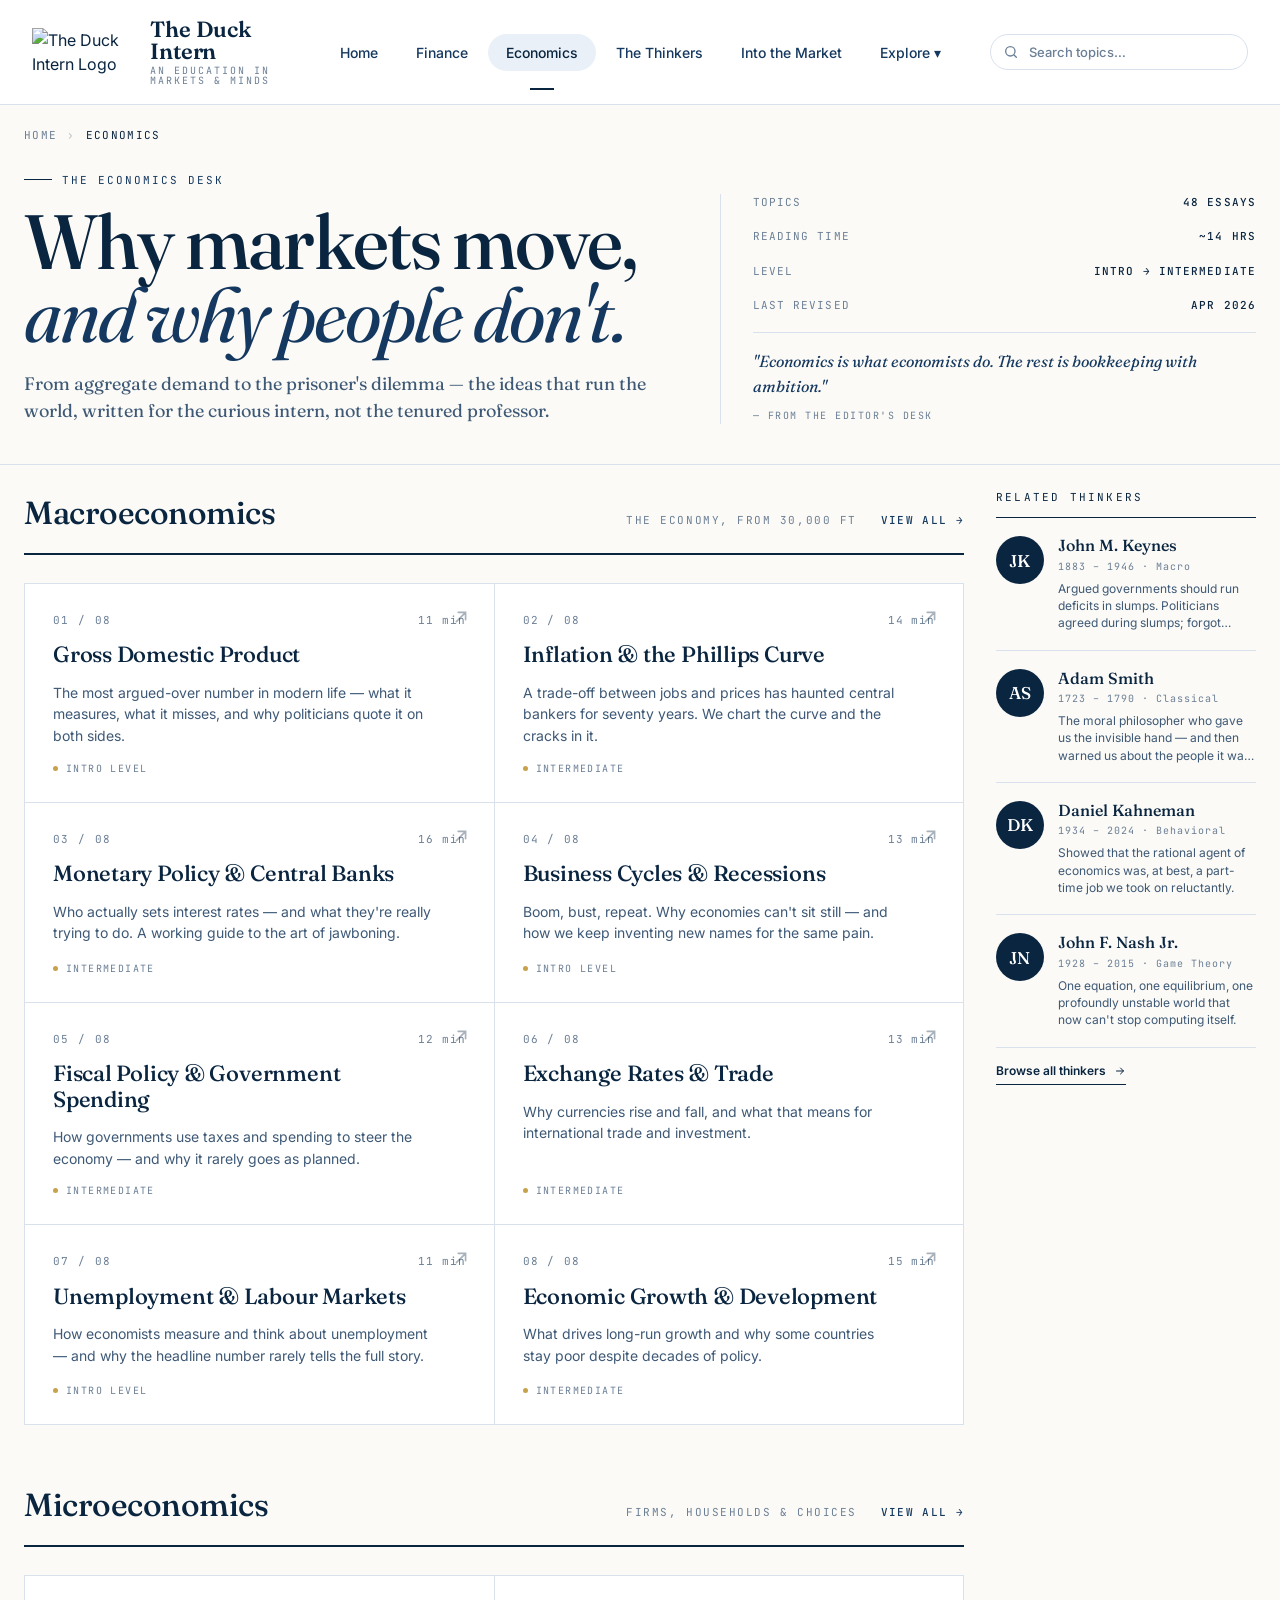
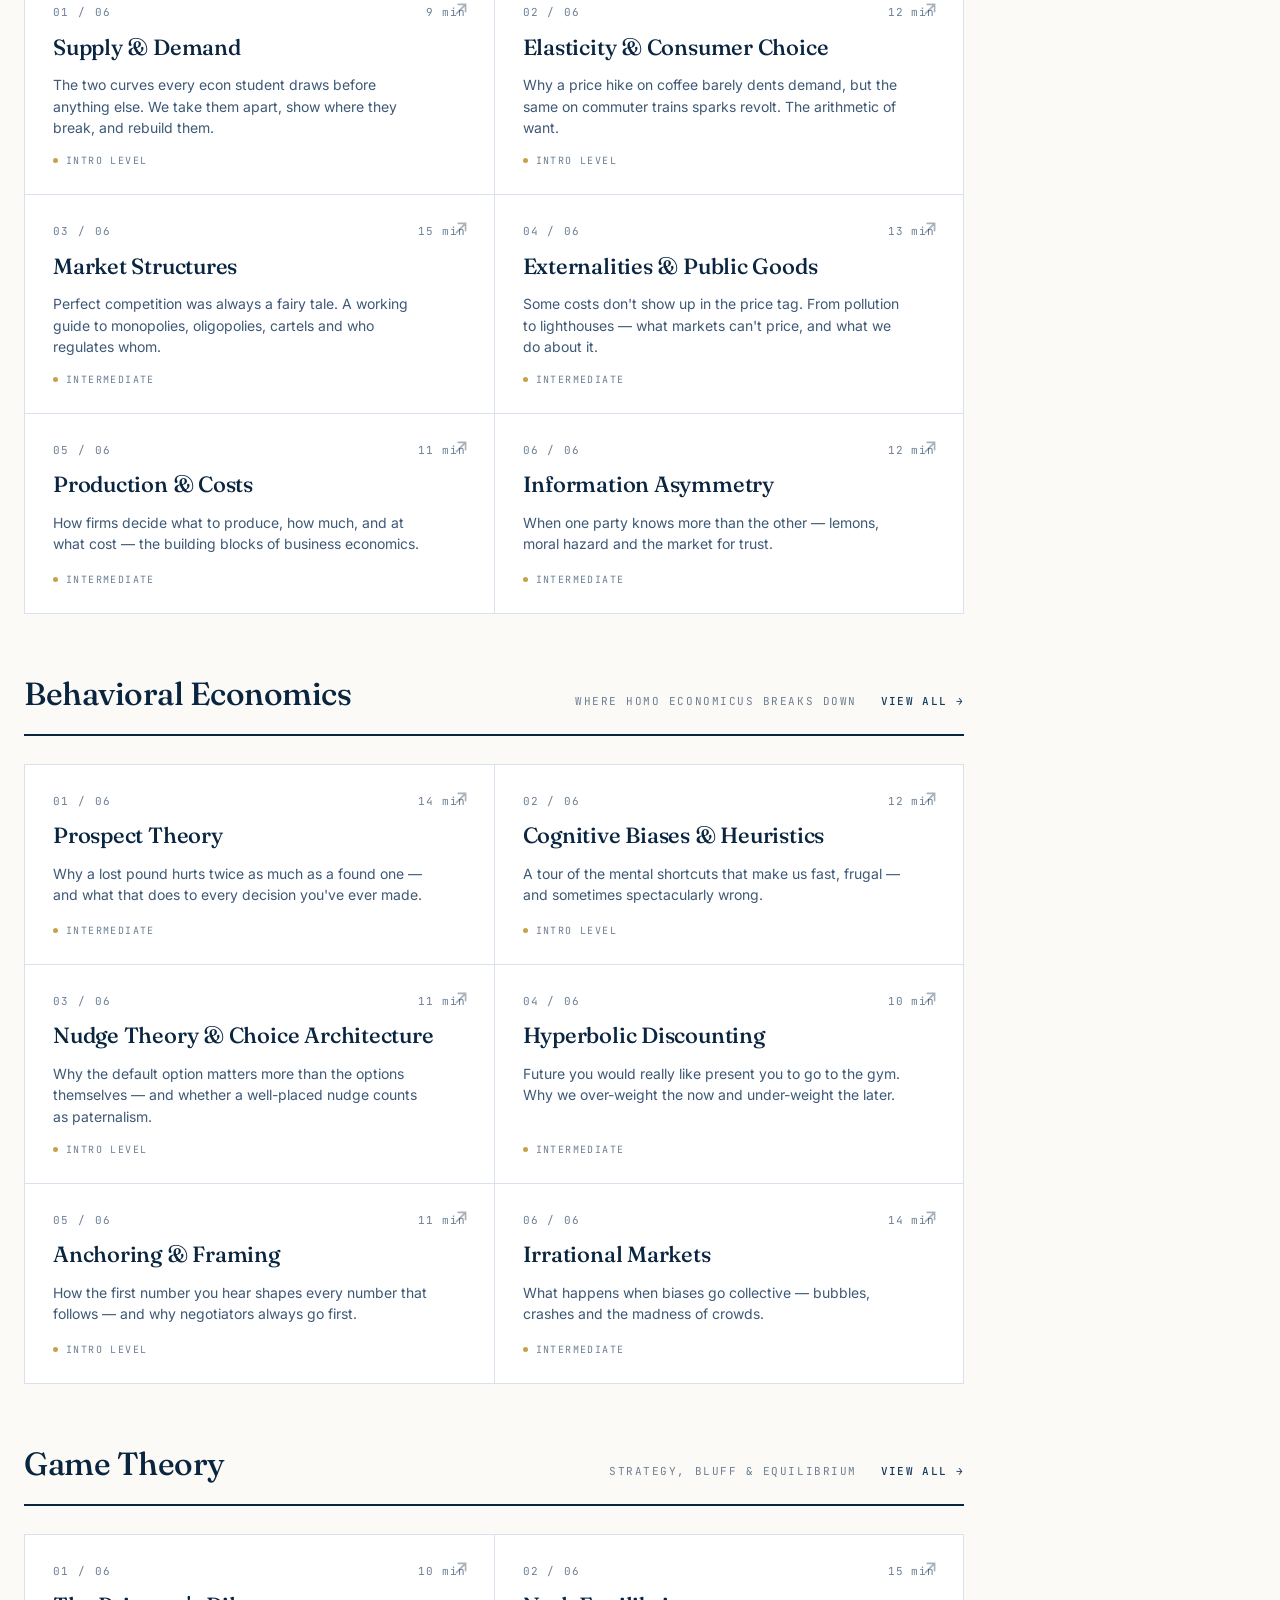
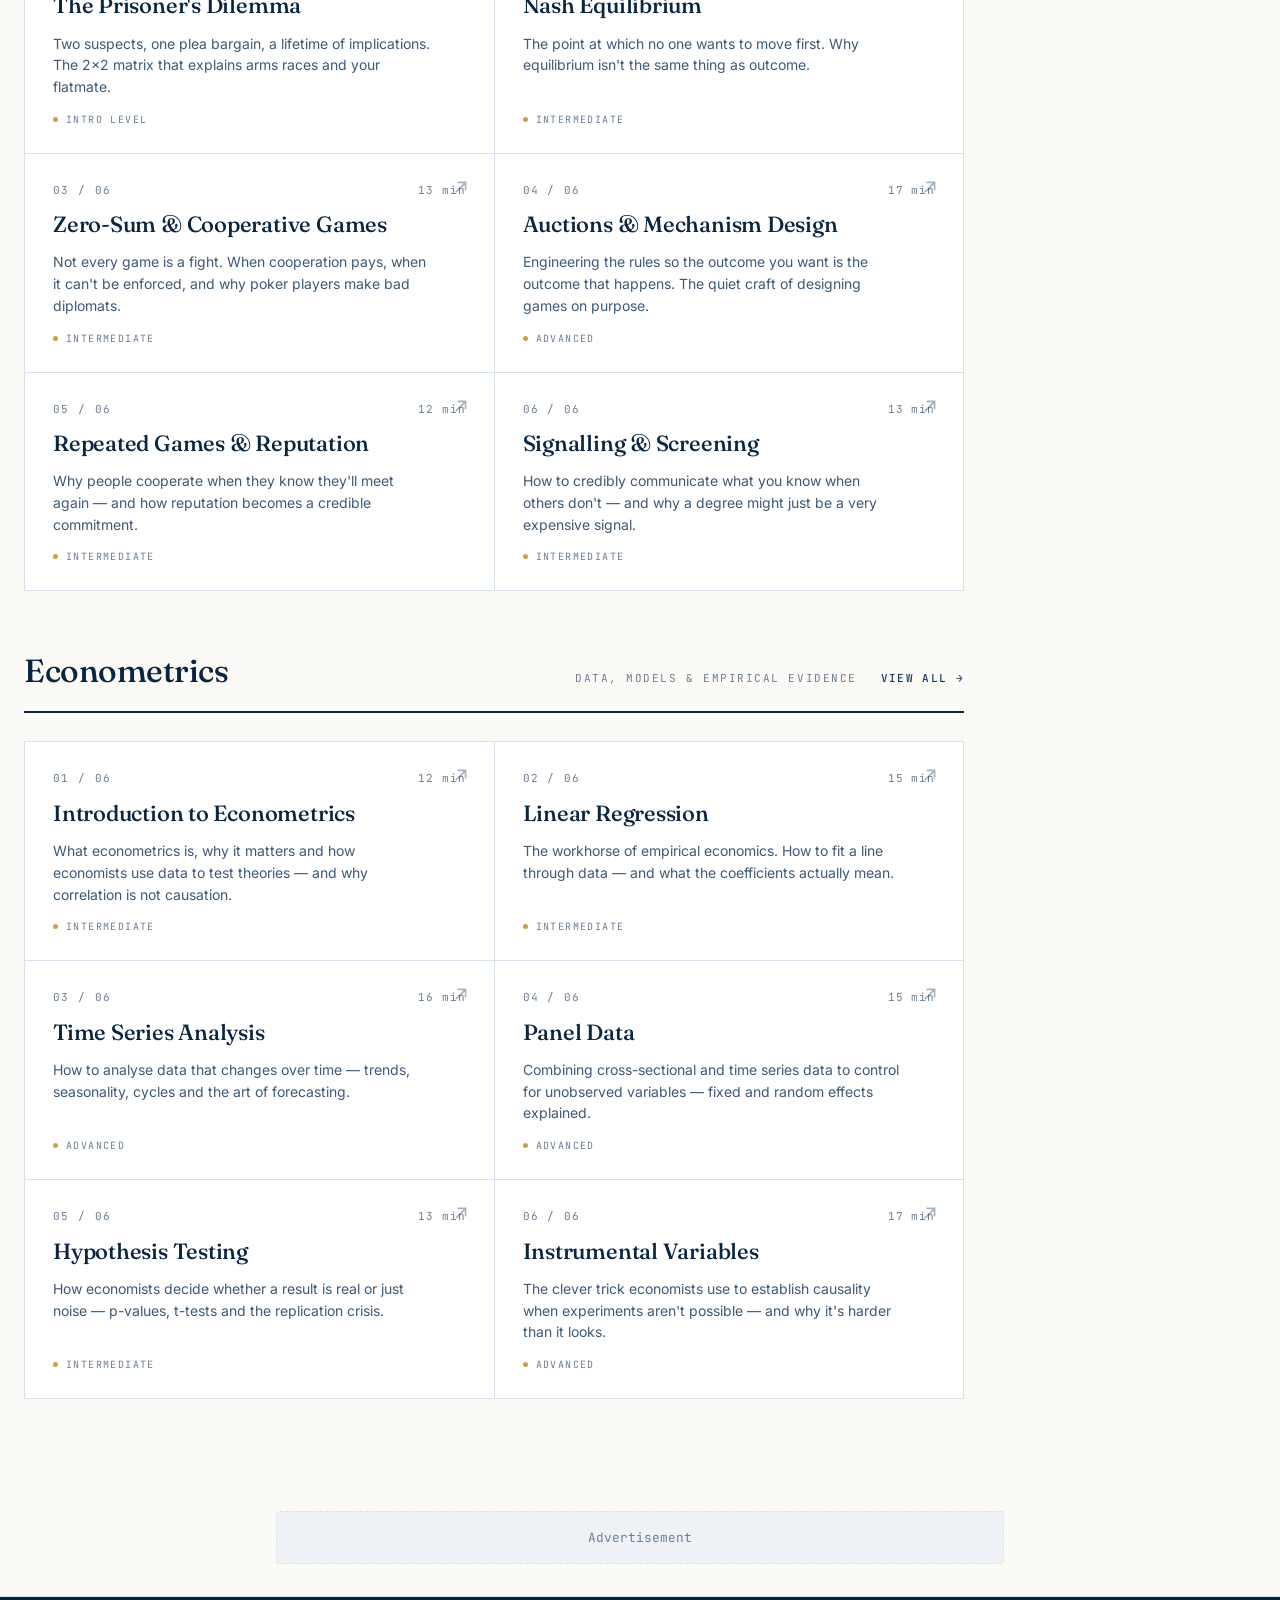
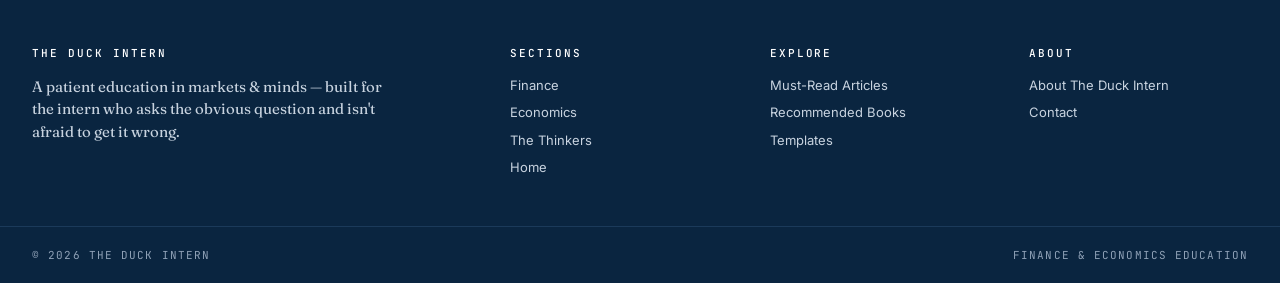
==== commit 2c92566b: "homepage - Into the Market adicionado, Portfolio Management no Finance, footer atualizado" ====
--- a/economics/index.html
+++ b/economics/index.html
@@ -30,6 +30,7 @@
         <li><a href="../finance/index.html">Finance</a></li>
         <li><a href="../economics/index.html" class="active">Economics</a></li>
         <li><a href="../thinkers/index.html">The Thinkers</a></li>
+        <li><a href="../into-the-market/index.html">Into the Market</a></li>
         <li class="dropdown">
           <a href="#" class="dropdown-toggle">Explore ▾</a>
           <ul class="dropdown-menu">
--- a/style.css
+++ b/style.css
@@ -526,4 +526,553 @@
   .page-hero{grid-template-columns:1fr;gap:28px}
   .topic-grid{grid-template-columns:1fr}
   .footer-inner{grid-template-columns:1fr 1fr}
+}
+
+/* ========== HOMEPAGE ========== */
+.home-hero{
+  background:var(--paper);
+  border-bottom:1px solid var(--rule);
+}
+.home-hero-inner{
+  max-width:1320px;margin:0 auto;
+  padding:48px 24px 56px;
+  display:flex;
+  flex-direction:column;
+  align-items:center;
+  text-align:center;
+  gap:48px;
+}
+.home-hero-left .page-kicker{margin-bottom:20px}
+.home-hero-left h1{
+  font-family:var(--serif);font-weight:500;
+  font-size:clamp(48px,6vw,80px);
+  line-height:.95;letter-spacing:-.025em;
+  margin:0 0 20px;color:var(--ink);
+}
+.home-hero-left h1 em{
+  font-style:italic;font-weight:400;color:var(--ink-2);
+}
+.home-hero-left .lede{
+  font-family:var(--serif);
+  font-size:18px;line-height:1.55;
+  color:var(--ink-3);margin:0 0 32px;
+  max-width:52ch;
+  text-align:left;
+}
+.home-hero-actions{display:flex;gap:12px;flex-wrap:wrap}
+.hero-btn-primary{
+  font-family:var(--sans);font-size:14px;font-weight:600;
+  padding:12px 24px;border-radius:999px;
+  background:var(--ink);color:var(--white);
+  transition:background .15s;
+}
+.hero-btn-primary:hover{background:var(--ink-2);color:var(--white)}
+.hero-btn-secondary{
+  font-family:var(--sans);font-size:14px;font-weight:500;
+  padding:12px 24px;border-radius:999px;
+  background:transparent;color:var(--ink);
+  border:1px solid var(--rule);
+  transition:border-color .15s,background .15s;
+}
+.hero-btn-secondary:hover{
+  border-color:var(--ink);background:var(--rule-2);
+}
+.home-hero-right{
+  display:flex;flex-direction:column;gap:24px;
+  padding-left:0;border-left:0;
+  border-top:1px solid var(--rule);
+  padding-top:24px;
+  width:100%;max-width:700px;
+}
+.home-stats{
+  display:grid;grid-template-columns:repeat(4,1fr);
+  gap:1px;background:var(--rule);
+  border:1px solid var(--rule);
+}
+.home-stat{
+  background:var(--white);padding:20px 18px;
+}
+.home-stat b{
+  display:block;font-family:var(--serif);
+  font-weight:500;font-size:32px;
+  color:var(--ink);letter-spacing:-.01em;
+  line-height:1;
+}
+.home-stat span{
+  display:block;font-family:var(--mono);
+  font-size:10px;letter-spacing:.1em;
+  text-transform:uppercase;color:var(--muted);
+  margin-top:6px;
+}
+.home-quote{
+  font-family:var(--serif);font-style:italic;
+  font-size:15px;line-height:1.6;color:var(--ink-2);
+  padding:16px 0 0;border-top:1px solid var(--rule);
+}
+.home-quote cite{
+  display:block;font-style:normal;
+  font-family:var(--mono);font-size:10px;
+  letter-spacing:.15em;text-transform:uppercase;
+  color:var(--muted);margin-top:8px;
+}
+
+/* ========== HOME SECTIONS ========== */
+.home-section{padding:56px 0}
+.home-section-alt{background:var(--rule-2)}
+.home-section-inner{
+  max-width:1320px;margin:0 auto;
+  padding:0 24px;
+}
+
+@media(max-width:780px){
+  .home-hero-inner{grid-template-columns:1fr;gap:32px}
+  .home-hero-right{padding-left:0;border-left:0;border-top:1px solid var(--rule);padding-top:24px}
+}
+
+/* ========== QUOTE CAROUSEL ========== */
+.quote-carousel{position:relative;min-height:80px;}
+.quote-slide{
+  display:none;
+  font-family:var(--serif);font-style:italic;
+  font-size:15px;line-height:1.6;color:var(--ink-2);
+  animation:fadeIn .6s ease;
+}
+.quote-slide.active{display:block}
+.quote-slide cite{
+  display:block;font-style:normal;
+  font-family:var(--mono);font-size:10px;
+  letter-spacing:.15em;text-transform:uppercase;
+  color:var(--muted);margin-top:8px;
+}
+.quote-dots{
+  display:flex;justify-content:center;
+  gap:6px;margin-top:12px;
+}
+.quote-dot{
+  width:6px;height:6px;border-radius:50%;
+  background:var(--rule);
+  transition:background .3s;
+  cursor:pointer;
+}
+.quote-dot.active{background:var(--ink)}
+@keyframes fadeIn{from{opacity:0;transform:translateY(4px)}to{opacity:1;transform:translateY(0)}}
+
+/* ========== ARTICLE OF THE WEEK ========== */
+.aow-section{
+  padding:56px 0;
+  border-top:1px solid var(--rule);
+}
+.aow-inner{
+  max-width:1320px;margin:0 auto;
+  padding:0 24px;
+}
+.aow-card{
+  display:grid;
+  grid-template-columns:1.2fr 1fr;
+  gap:0;
+  border:1px solid var(--rule);
+  background:var(--white);
+  margin-top:0;
+}
+.aow-img{
+  background:
+    repeating-linear-gradient(135deg,#E6ECF3 0 2px,transparent 2px 10px),
+    linear-gradient(180deg,#EAF0F7,#DDE6F1);
+  min-height:520px;
+  border-right:1px solid var(--rule);
+  display:flex;
+  align-items:flex-end;
+  justify-content:center;
+  padding:24px;
+}
+.aow-img-placeholder{
+  font-family:var(--mono);font-size:11px;
+  letter-spacing:.14em;text-transform:uppercase;
+  color:var(--ink-2);opacity:.6;
+  align-self:center;
+}
+.aow-body{
+  padding:36px 40px;
+  display:flex;flex-direction:column;
+  justify-content:space-between;gap:16px;
+}
+.aow-label{
+  font-family:var(--mono);font-size:10px;
+  letter-spacing:.2em;text-transform:uppercase;
+  color:var(--accent);
+}
+.aow-title{
+  font-family:var(--serif);font-weight:500;
+  font-size:34px;line-height:1.1;
+  letter-spacing:-.02em;color:var(--ink);
+  margin:0;
+}
+.aow-desc{
+  font-family:var(--serif);font-size:16px;
+  line-height:1.6;color:var(--ink-3);margin:0;
+}
+.aow-cta{
+  display:inline-flex;align-items:center;gap:8px;
+  font-family:var(--sans);font-size:13px;
+  font-weight:600;color:var(--ink);
+  padding-bottom:6px;
+  border-bottom:1px solid var(--ink);
+  align-self:flex-start;
+  transition:gap .15s;
+}
+.aow-cta:hover{gap:12px}
+.aow-tags{
+  display:flex;gap:18px;
+  padding-top:18px;border-top:1px solid var(--rule);
+  font-family:var(--mono);font-size:11px;
+  letter-spacing:.1em;text-transform:uppercase;
+  color:var(--muted);
+}
+.aow-tags span b{color:var(--ink-2);font-weight:500}
+
+@media(max-width:780px){
+  .aow-card{grid-template-columns:1fr}
+  .aow-img{min-height:200px;border-right:0;border-bottom:1px solid var(--rule)}
+}
+
+/* ========== ARTICLE HEADER ========== */
+.article-header{
+  background:var(--paper);
+  border-bottom:1px solid var(--rule);
+}
+.article-header-inner{
+  max-width:1320px;margin:0 auto;
+  padding:40px 24px 36px;
+}
+.article-meta-top{
+  margin-bottom:16px;
+}
+.article-category{
+  font-family:var(--mono);font-size:11px;
+  letter-spacing:.14em;text-transform:uppercase;
+  color:var(--accent);
+}
+.article-title{
+  font-family:var(--serif);font-weight:500;
+  font-size:clamp(36px,5vw,60px);
+  line-height:1.05;letter-spacing:-.025em;
+  color:var(--ink);margin:0 0 16px;
+  max-width:820px;
+}
+.article-subtitle{
+  font-family:var(--serif);font-size:18px;
+  line-height:1.55;color:var(--ink-3);
+  max-width:680px;margin:0 0 28px;
+}
+.article-meta-bar{
+  display:flex;align-items:center;gap:0;
+  border-top:1px solid var(--rule);
+  padding-top:20px;
+}
+.article-meta-item{
+  display:flex;flex-direction:column;gap:4px;
+  padding-right:24px;
+}
+.article-meta-divider{
+  width:1px;height:32px;
+  background:var(--rule);
+  margin-right:24px;
+}
+.meta-label{
+  font-family:var(--mono);font-size:10px;
+  letter-spacing:.12em;text-transform:uppercase;
+  color:var(--muted);
+}
+.meta-value{
+  font-family:var(--sans);font-size:13px;
+  font-weight:500;color:var(--ink);
+}
+
+/* ========== ARTICLE BODY ========== */
+.article-body{
+  max-width:1320px;margin:0 auto;
+  padding:40px 24px 80px;
+  display:grid;
+  grid-template-columns:240px 1fr;
+  gap:56px;
+  align-items:start;
+}
+
+/* ========== TABLE OF CONTENTS ========== */
+.article-toc{
+  position:sticky;top:96px;
+  align-self:start;
+}
+.toc-inner{
+  border-left:2px solid var(--rule);
+  padding-left:16px;
+}
+.toc-title{
+  font-family:var(--mono);font-size:11px;
+  letter-spacing:.18em;text-transform:uppercase;
+  color:var(--ink);margin-bottom:14px;
+  font-weight:500;
+}
+.toc-nav{
+  display:flex;flex-direction:column;gap:2px;
+}
+.toc-link{
+  font-family:var(--sans);font-size:13px;
+  color:var(--muted);padding:6px 0;
+  line-height:1.4;
+  border-left:2px solid transparent;
+  margin-left:-18px;padding-left:16px;
+  transition:color .15s,border-color .15s;
+}
+.toc-link:hover{color:var(--ink)}
+.toc-link.active{
+  color:var(--ink);font-weight:500;
+  border-left-color:var(--ink);
+}
+
+/* ========== ARTICLE CONTENT ========== */
+.article-content{
+  max-width:720px;
+}
+.article-content section{
+  margin-bottom:48px;
+  padding-bottom:48px;
+  border-bottom:1px solid var(--rule);
+}
+.article-content section:last-child{
+  border-bottom:none;
+}
+.article-content h2{
+  font-family:var(--serif);font-weight:500;
+  font-size:28px;letter-spacing:-.015em;
+  color:var(--ink);margin:0 0 18px;
+  line-height:1.2;
+}
+.article-content p{
+  font-family:var(--serif);font-size:17px;
+  line-height:1.75;color:var(--ink-2);
+  margin:0 0 16px;
+}
+.article-content p strong{
+  font-weight:600;color:var(--ink);
+}
+.article-content p:last-child{margin-bottom:0}
+
+/* ========== CALLOUT ========== */
+.article-callout{
+  background:var(--rule-2);
+  border-left:3px solid var(--ink);
+  padding:16px 20px;
+  margin:24px 0;
+}
+.article-callout-accent{
+  border-left-color:var(--accent);
+}
+.callout-label{
+  font-family:var(--mono);font-size:10px;
+  letter-spacing:.14em;text-transform:uppercase;
+  color:var(--muted);margin-bottom:8px;
+}
+.article-callout p{
+  font-size:15px !important;
+  margin:0 !important;
+  color:var(--ink-2) !important;
+}
+
+/* ========== TABLE ========== */
+.article-table-wrap{
+  overflow-x:auto;margin:24px 0;
+}
+.article-table{
+  width:100%;border-collapse:collapse;
+  font-size:14px;font-family:var(--sans);
+}
+.article-table th{
+  font-family:var(--mono);font-size:10px;
+  letter-spacing:.12em;text-transform:uppercase;
+  color:var(--muted);font-weight:500;
+  padding:10px 16px;
+  border-bottom:2px solid var(--ink);
+  text-align:left;
+}
+.article-table td{
+  padding:12px 16px;
+  border-bottom:1px solid var(--rule);
+  color:var(--ink-2);line-height:1.5;
+}
+.article-table tr:last-child td{border-bottom:none}
+.article-table tr:hover td{background:var(--rule-2)}
+
+/* ========== KEY TERMS ========== */
+.article-terms{
+  display:flex;flex-direction:column;gap:0;
+  border-top:1px solid var(--rule);
+}
+.term{
+  padding:18px 0;
+  border-bottom:1px solid var(--rule);
+}
+.term-name{
+  font-family:var(--serif);font-weight:500;
+  font-size:17px;color:var(--ink);
+  margin-bottom:6px;
+}
+.term-def{
+  font-family:var(--sans);font-size:14px;
+  line-height:1.6;color:var(--ink-3);
+}
+
+/* ========== NEXT ARTICLE ========== */
+.article-next{
+  margin-top:32px;padding:24px;
+  border:1px solid var(--rule);
+  background:var(--white);
+}
+.article-next-label{
+  font-family:var(--mono);font-size:10px;
+  letter-spacing:.14em;text-transform:uppercase;
+  color:var(--muted);margin-bottom:8px;
+}
+.article-next-link{
+  font-family:var(--serif);font-size:18px;
+  font-weight:500;color:var(--ink);
+  transition:color .15s;
+}
+.article-next-link:hover{color:var(--ink-2)}
+
+/* TOC Active scroll */
+@media(max-width:900px){
+  .article-body{grid-template-columns:1fr}
+  .article-toc{display:none}
+}
+
+/* ========== SCROLL OFFSET ========== */
+.article-content section {
+  scroll-margin-top: 100px;
+}
+
+/* ========== PAGE MAIN FULL WIDTH ========== */
+.page-main-full{
+  grid-template-columns:1fr;
+}
+
+/* ========== CAREER QUIZ TEASER ========== */
+.quiz-teaser{
+  border-top:1px solid var(--rule);
+  border-bottom:1px solid var(--rule);
+  background:var(--paper);
+  padding:56px 0;
+}
+.quiz-teaser-inner{
+  max-width:1320px;margin:0 auto;
+  padding:40px 48px;
+  display:grid;
+  grid-template-columns:1fr 1fr;
+  gap:56px;align-items:center;
+  border:1px solid var(--rule);
+  background:var(--white);
+}
+.quiz-eyebrow{
+  font-family:var(--mono);font-size:11px;
+  letter-spacing:.14em;text-transform:uppercase;
+  color:var(--muted);margin-bottom:20px;
+}
+.quiz-title{
+  font-family:var(--serif);font-weight:500;
+  font-size:clamp(36px,4vw,56px);
+  line-height:1.05;letter-spacing:-.02em;
+  color:var(--ink);margin:0 0 20px;
+}
+.quiz-title em{
+  font-style:italic;font-weight:400;
+  color:var(--ink-2);
+}
+.quiz-desc{
+  font-family:var(--serif);font-size:17px;
+  line-height:1.6;color:var(--ink-3);
+  margin:0 0 24px;max-width:48ch;
+  padding-bottom:24px;border-bottom:1px solid var(--rule);
+}
+.quiz-stats{
+  display:flex;flex-direction:column;gap:8px;
+  margin-bottom:28px;
+  padding-bottom:24px;
+  border-bottom:1px solid var(--rule);
+}
+.quiz-stat-row{
+  display:grid;
+  grid-template-columns:140px 80px 140px 1fr;
+  gap:8px;align-items:center;
+}
+.quiz-stat-label{
+  font-family:var(--mono);font-size:10px;
+  letter-spacing:.12em;text-transform:uppercase;
+  color:var(--muted);
+}
+.quiz-stat-value{
+  font-family:var(--mono);font-size:12px;
+  font-weight:500;color:var(--ink);
+  letter-spacing:.05em;
+}
+.quiz-btn{
+  display:inline-block;
+  font-family:var(--sans);font-size:14px;
+  font-weight:600;
+  padding:13px 28px;border-radius:999px;
+  background:var(--ink);color:var(--white);
+  transition:background .15s;
+  margin-bottom:12px;
+}
+.quiz-btn:hover{background:var(--ink-2);color:var(--white)}
+.quiz-note{
+  font-family:var(--mono);font-size:10px;
+  letter-spacing:.1em;text-transform:uppercase;
+  color:var(--muted);margin:0;
+}
+.quiz-preview{
+  background:var(--white);
+  border:1px solid var(--rule);
+  padding:28px 32px;
+  transform:rotate(1.5deg);
+  box-shadow:4px 6px 24px rgba(10,37,64,.08);
+}
+.quiz-preview-header{
+  display:flex;justify-content:space-between;
+  font-family:var(--mono);font-size:10px;
+  letter-spacing:.14em;text-transform:uppercase;
+  color:var(--muted);
+  padding-bottom:16px;
+  border-bottom:1px solid var(--rule);
+  margin-bottom:20px;
+}
+.quiz-preview-question{
+  font-family:var(--serif);font-size:22px;
+  line-height:1.4;color:var(--ink);
+  margin:0 0 24px;
+}
+.quiz-preview-options{
+  list-style:none;padding:0;margin:0 0 20px;
+  display:flex;flex-direction:column;gap:0;
+}
+.quiz-preview-options li{
+  font-family:var(--serif);font-size:15px;
+  color:var(--ink-2);line-height:1.5;
+  padding:12px 0;
+  border-bottom:1px solid var(--rule);
+  display:flex;align-items:center;gap:10px;
+}
+.quiz-preview-options li::before{
+  content:'';
+  width:6px;height:6px;border-radius:50%;
+  background:var(--accent);flex-shrink:0;
+}
+.quiz-preview-footer{
+  font-family:var(--mono);font-size:10px;
+  letter-spacing:.14em;text-transform:uppercase;
+  color:var(--muted);
+}
+
+@media(max-width:780px){
+  .quiz-teaser-inner{grid-template-columns:1fr}
+  .quiz-teaser-right{display:none}
 }
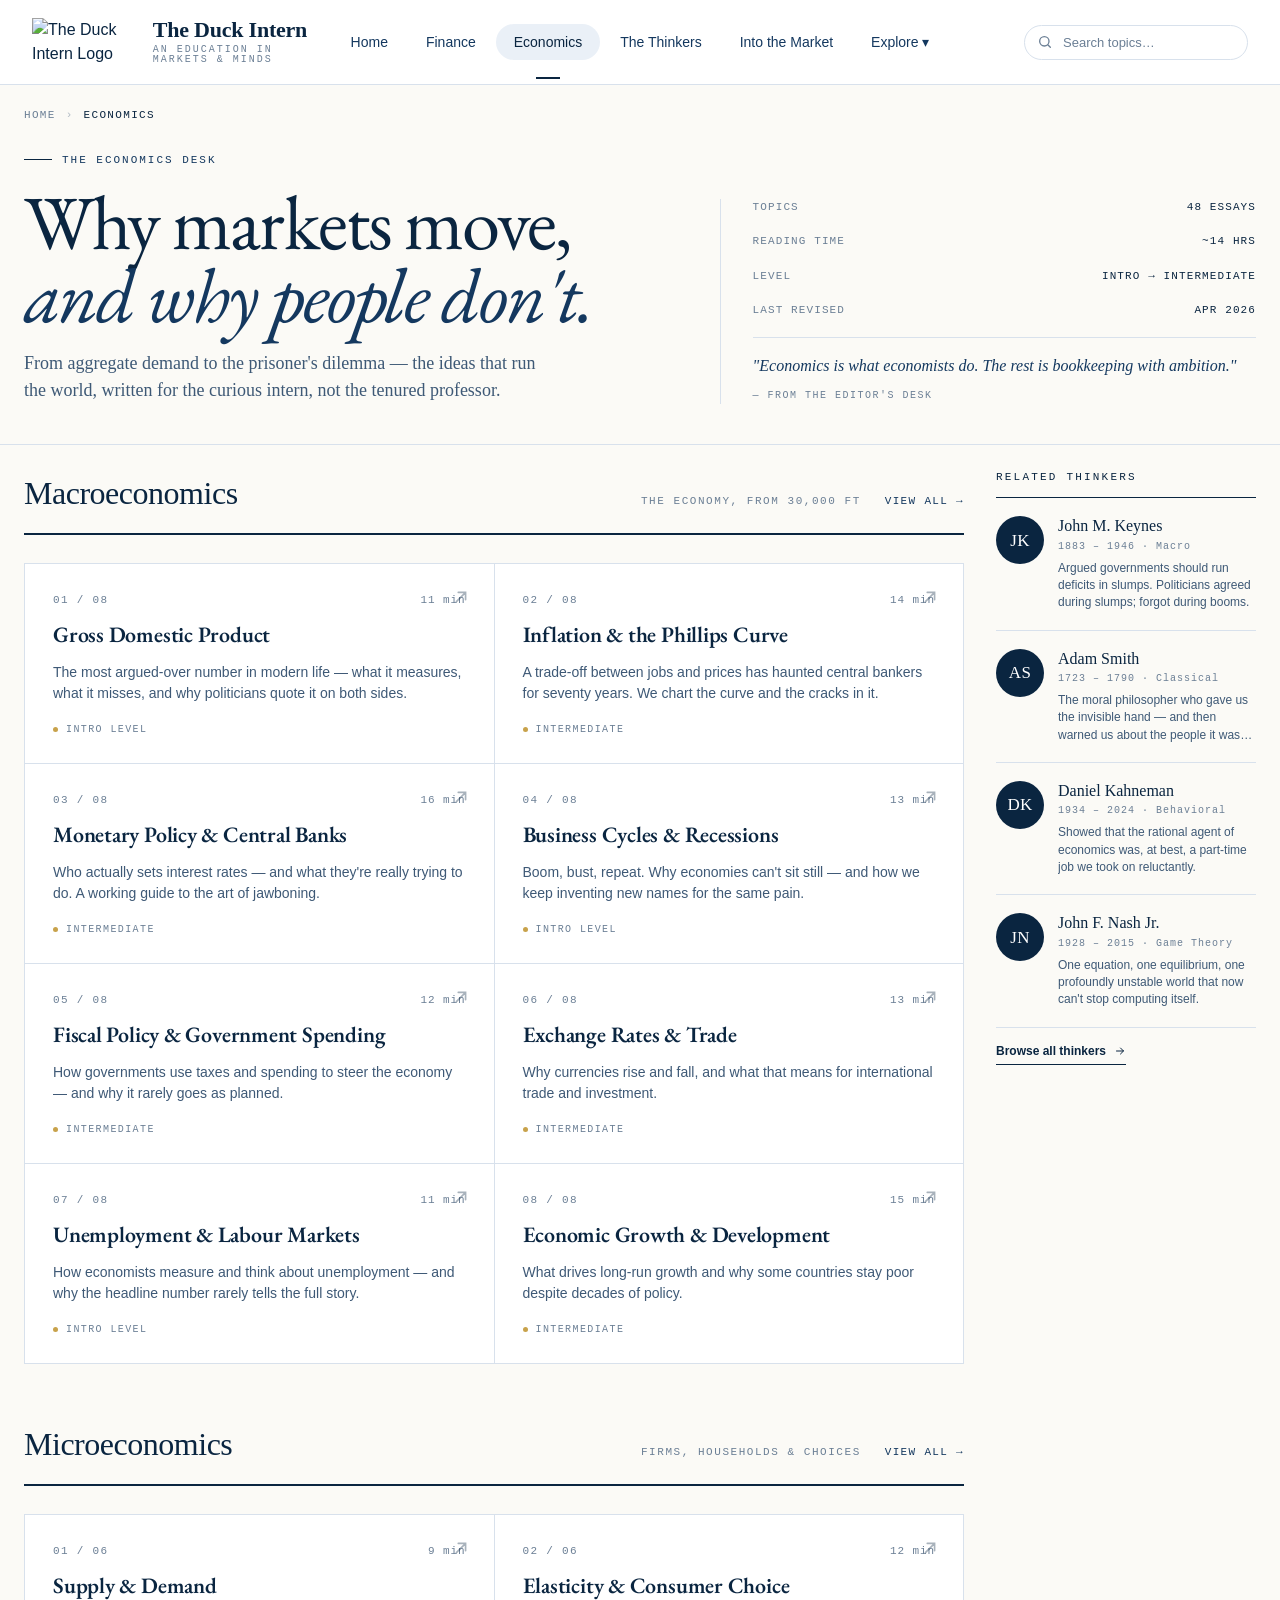
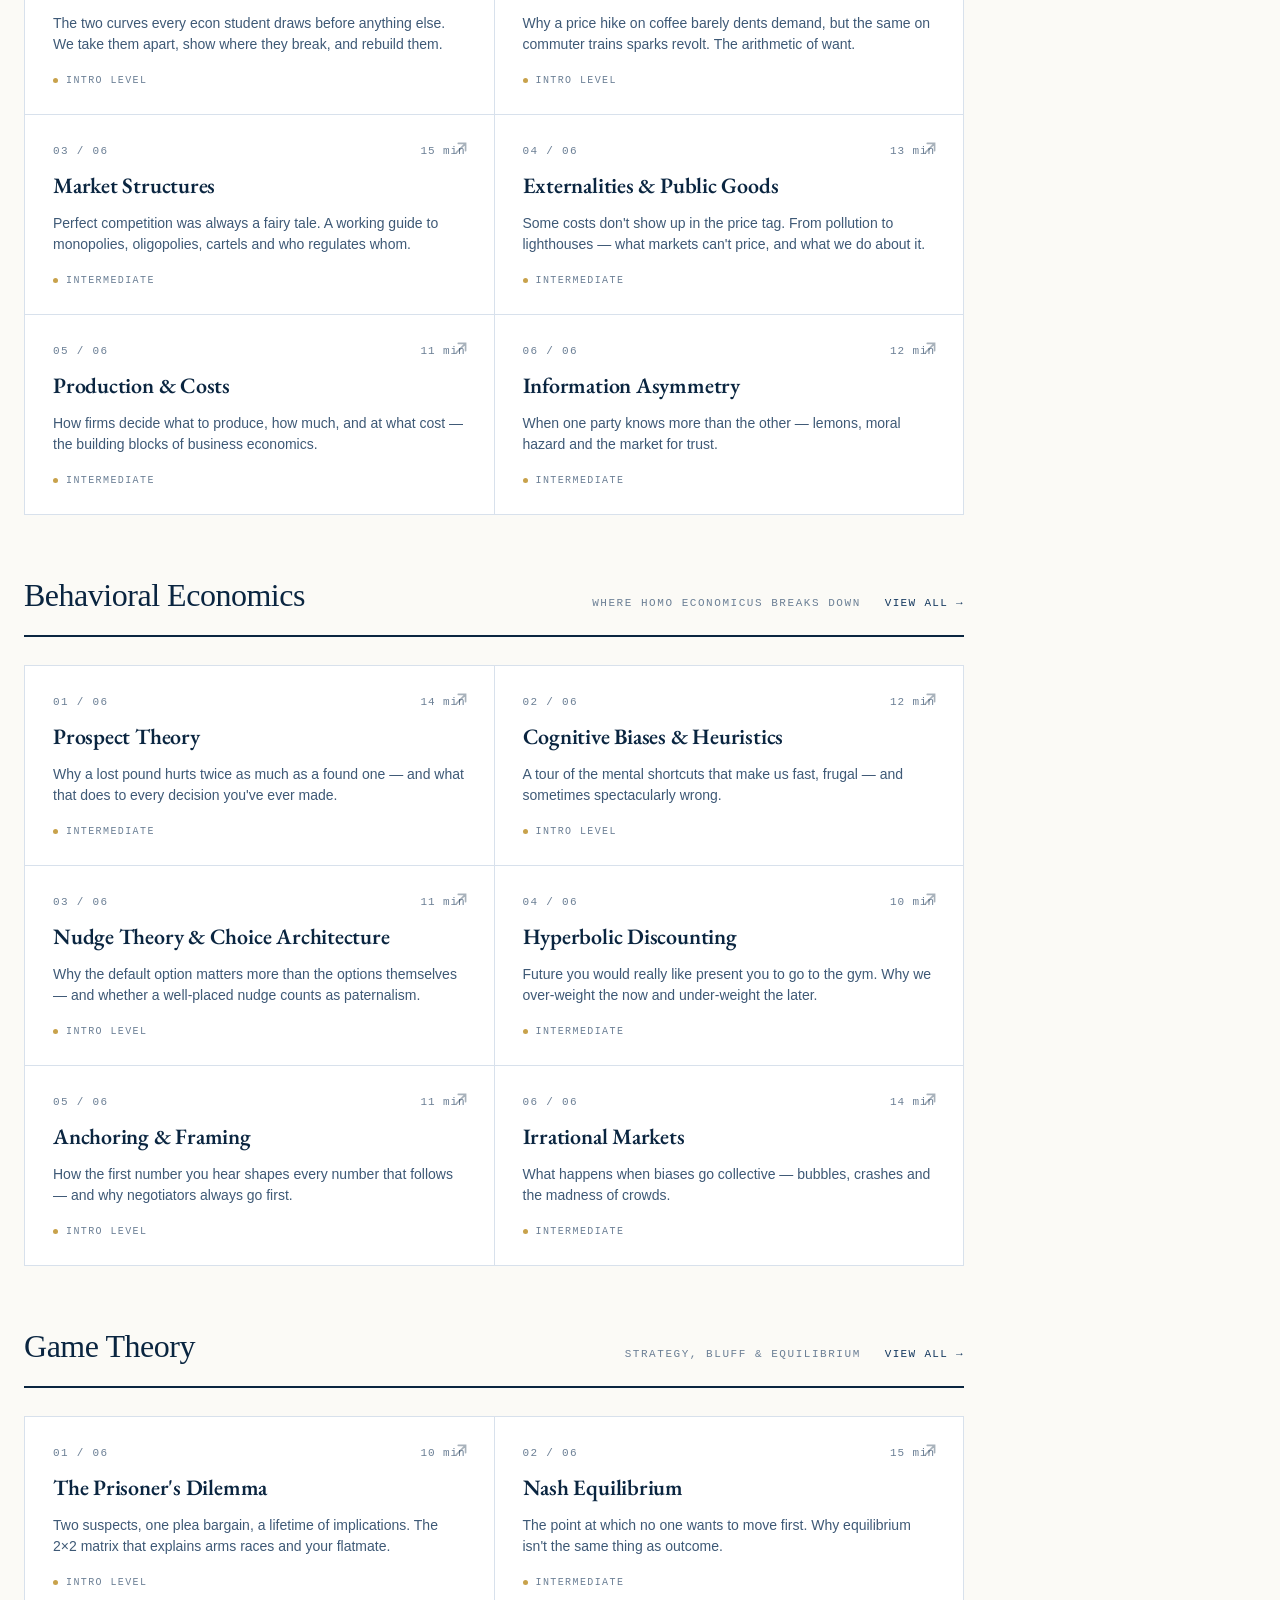
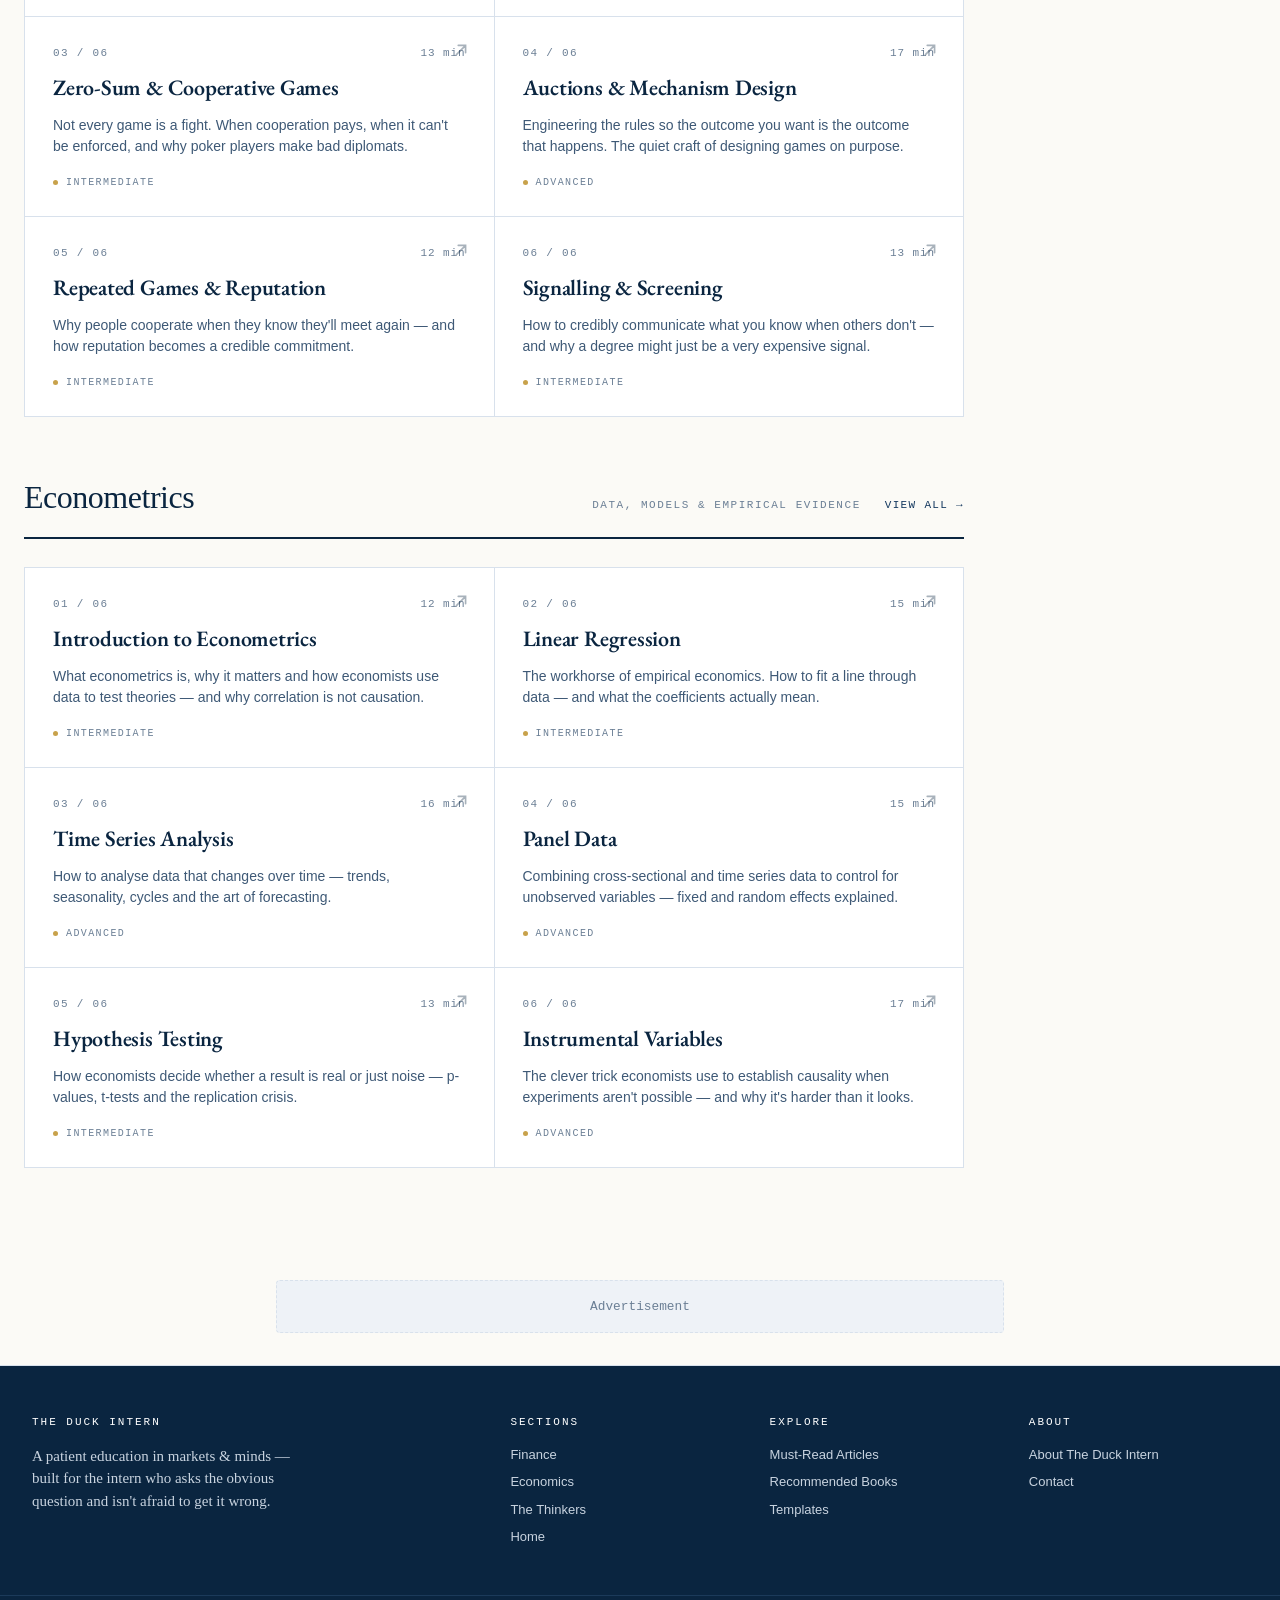
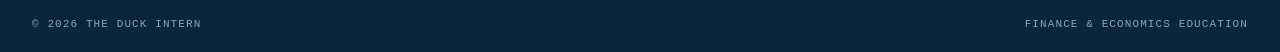
==== commit 1073a90d: "mudanças nas fontes" ====
--- a/economics/index.html
+++ b/economics/index.html
@@ -7,7 +7,7 @@
   <title>Economics | The Duck Intern</title>
   <link rel="preconnect" href="https://fonts.googleapis.com">
   <link rel="preconnect" href="https://fonts.gstatic.com" crossorigin>
-  <link href="https://fonts.googleapis.com/css2?family=Fraunces:ital,opsz,wght@0,9..144,400;0,9..144,500;0,9..144,600;1,9..144,400&family=Inter:wght@400;500;600;700&family=JetBrains+Mono:wght@400;500&display=swap" rel="stylesheet">
+  <link href="https://fonts.googleapis.com/css2?family=EB+Garamond:ital,wght@0,400;0,500;0,600;1,400&display=swap" rel="stylesheet">
   <link rel="stylesheet" href="../style.css" />
   <link rel="icon" href="../assets/logo.png" type="image/png"/>
 </head>
--- a/style.css
+++ b/style.css
@@ -50,7 +50,8 @@
 .navbar-logo img{height:46px;width:auto}
 .navbar-logo-text{display:flex;flex-direction:column;line-height:1}
 .navbar-logo-text .brand-name{
-  font-family:var(--serif);font-weight:600;
+  font-family:'Fraunces','Times New Roman',serif;
+  font-weight:600;
   font-size:22px;letter-spacing:-.01em;
   color:var(--ink);
 }
@@ -69,6 +70,7 @@
   color:var(--ink-2);
   transition:background .15s,color .15s;
   position:relative;
+  font-family:'DM Sans', var(--sans);
 }
 .navbar-links a:hover{background:var(--rule-2)}
 .navbar-links a.active{
@@ -155,7 +157,8 @@
 }
 .page-kicker .bar{width:28px;height:1px;background:var(--ink)}
 .page-hero h1{
-  font-family:var(--serif);font-weight:500;
+  font-family:'EB Garamond',Georgia,serif;
+  font-weight:400;
   font-size:clamp(48px,6vw,88px);
   line-height:.95;letter-spacing:-.025em;
   margin:0 0 18px;color:var(--ink);
@@ -217,7 +220,8 @@
   color:var(--muted);letter-spacing:.12em;
 }
 .section-title{
-  font-family:var(--serif);font-weight:500;
+  font-family:'Fraunces','Times New Roman',serif;
+  font-weight:500;
   font-size:32px;letter-spacing:-.015em;
   color:var(--ink);margin:0;
 }
@@ -268,14 +272,16 @@
   transition:opacity .15s,transform .15s;
 }
 .card-title{
-  font-family:var(--serif);font-weight:500;
+  font-family:'EB Garamond', Georgia, serif;
+  font-weight:600;
   font-size:22px;line-height:1.15;
   letter-spacing:-.01em;color:var(--ink);
   margin:0;padding-right:28px;
 }
 .card-desc{
   font-size:14px;line-height:1.55;
-  color:var(--ink-3);margin:0;max-width:42ch;
+  color:var(--ink-3);margin:0;
+  font-family:'DM Sans', var(--sans);
 }
 .card-tag{
   margin-top:auto;
@@ -544,7 +550,8 @@
 }
 .home-hero-left .page-kicker{margin-bottom:20px}
 .home-hero-left h1{
-  font-family:var(--serif);font-weight:500;
+  font-family:'EB Garamond',Georgia,serif;
+  font-weight:400;
   font-size:clamp(48px,6vw,80px);
   line-height:.95;letter-spacing:-.025em;
   margin:0 0 20px;color:var(--ink);
@@ -753,7 +760,8 @@
   color:var(--accent);
 }
 .article-title{
-  font-family:var(--serif);font-weight:500;
+  font-family:'EB Garamond',Georgia,serif;
+  font-weight:500;
   font-size:clamp(36px,5vw,60px);
   line-height:1.05;letter-spacing:-.025em;
   color:var(--ink);margin:0 0 16px;
@@ -817,7 +825,8 @@
   display:flex;flex-direction:column;gap:2px;
 }
 .toc-link{
-  font-family:var(--sans);font-size:13px;
+  font-family:'DM Sans', var(--sans);
+  font-size:13px;
   color:var(--muted);padding:6px 0;
   line-height:1.4;
   border-left:2px solid transparent;
@@ -842,17 +851,20 @@
 .article-content section:last-child{
   border-bottom:none;
 }
+.article-content p{
+  font-family:'DM Sans', Georgia, serif;
+  font-size:17px;
+  line-height:1.75;color:var(--ink-2);
+  margin:0 0 16px;
+}
 .article-content h2{
-  font-family:var(--serif);font-weight:500;
+  font-family:'Fraunces','Times New Roman',serif;
+  font-weight:500;
   font-size:28px;letter-spacing:-.015em;
   color:var(--ink);margin:0 0 18px;
   line-height:1.2;
 }
-.article-content p{
-  font-family:var(--serif);font-size:17px;
-  line-height:1.75;color:var(--ink-2);
-  margin:0 0 16px;
-}
+
 .article-content p strong{
   font-weight:600;color:var(--ink);
 }
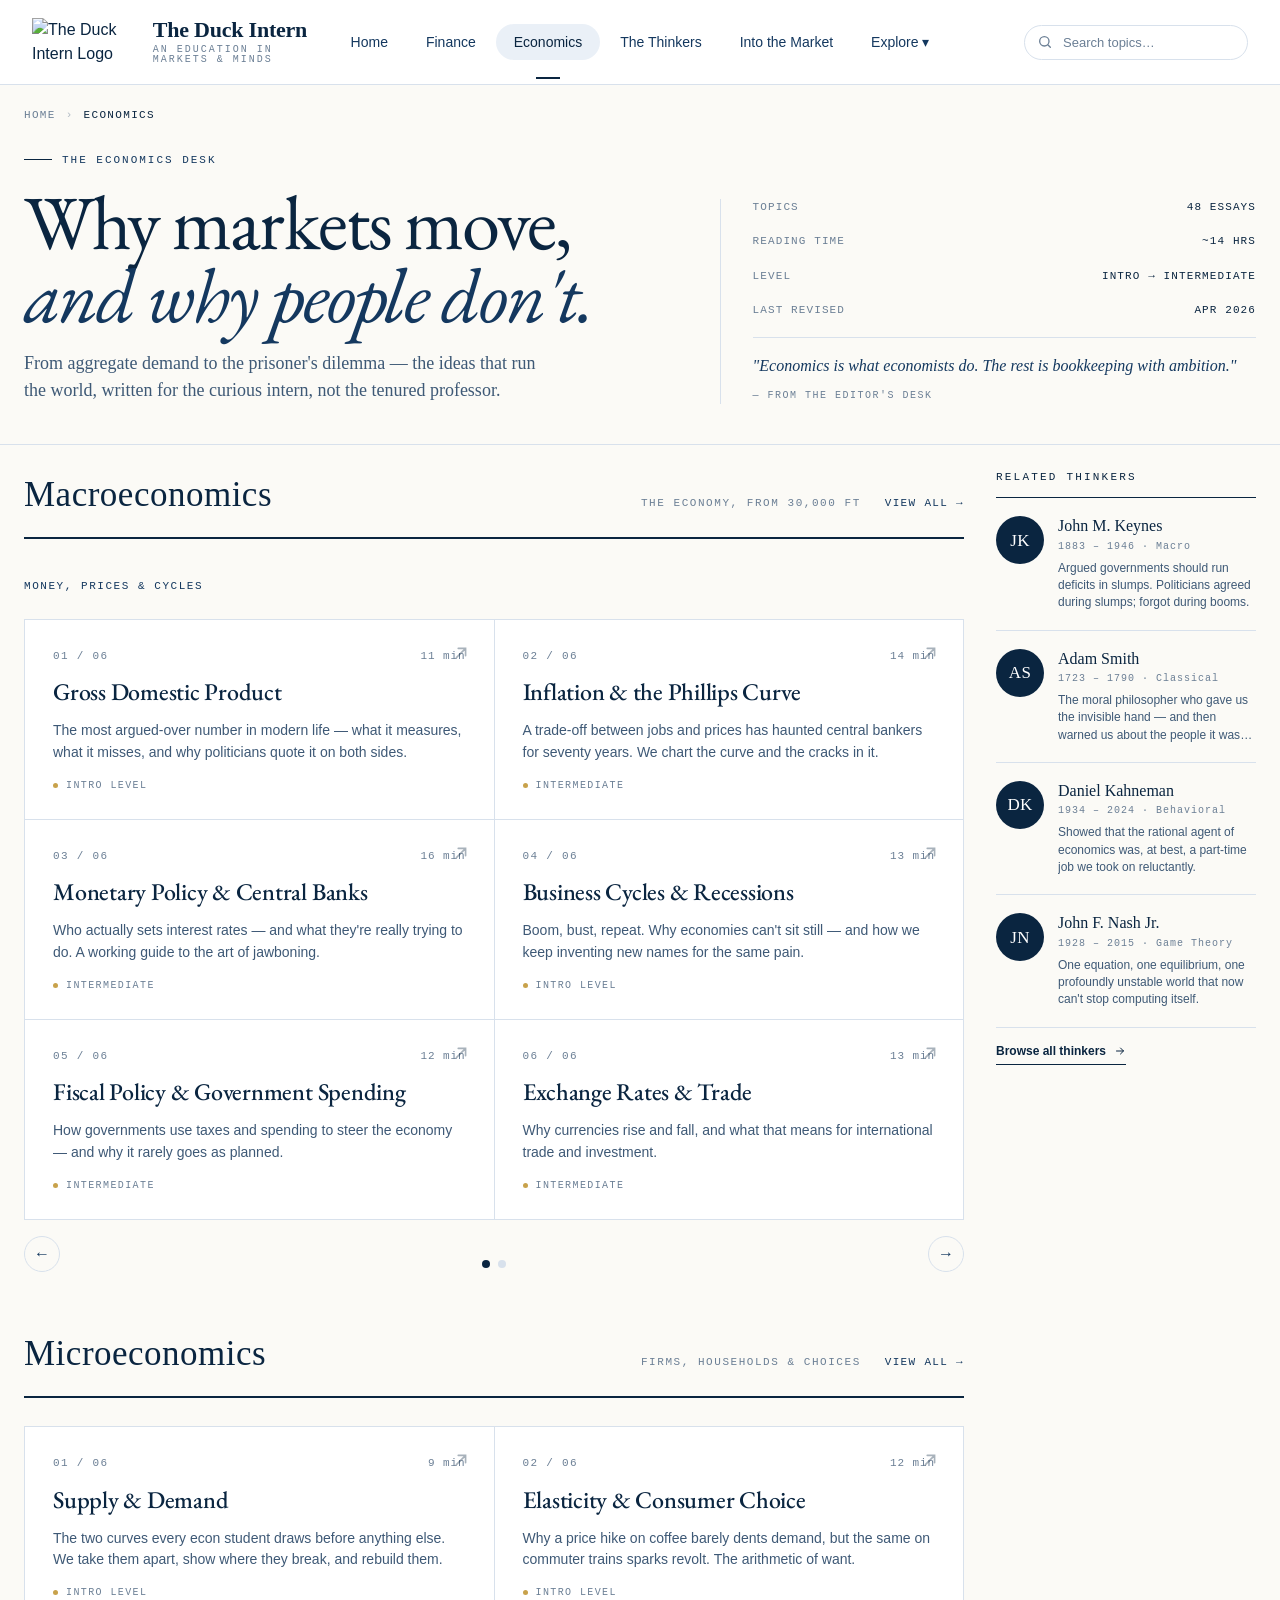
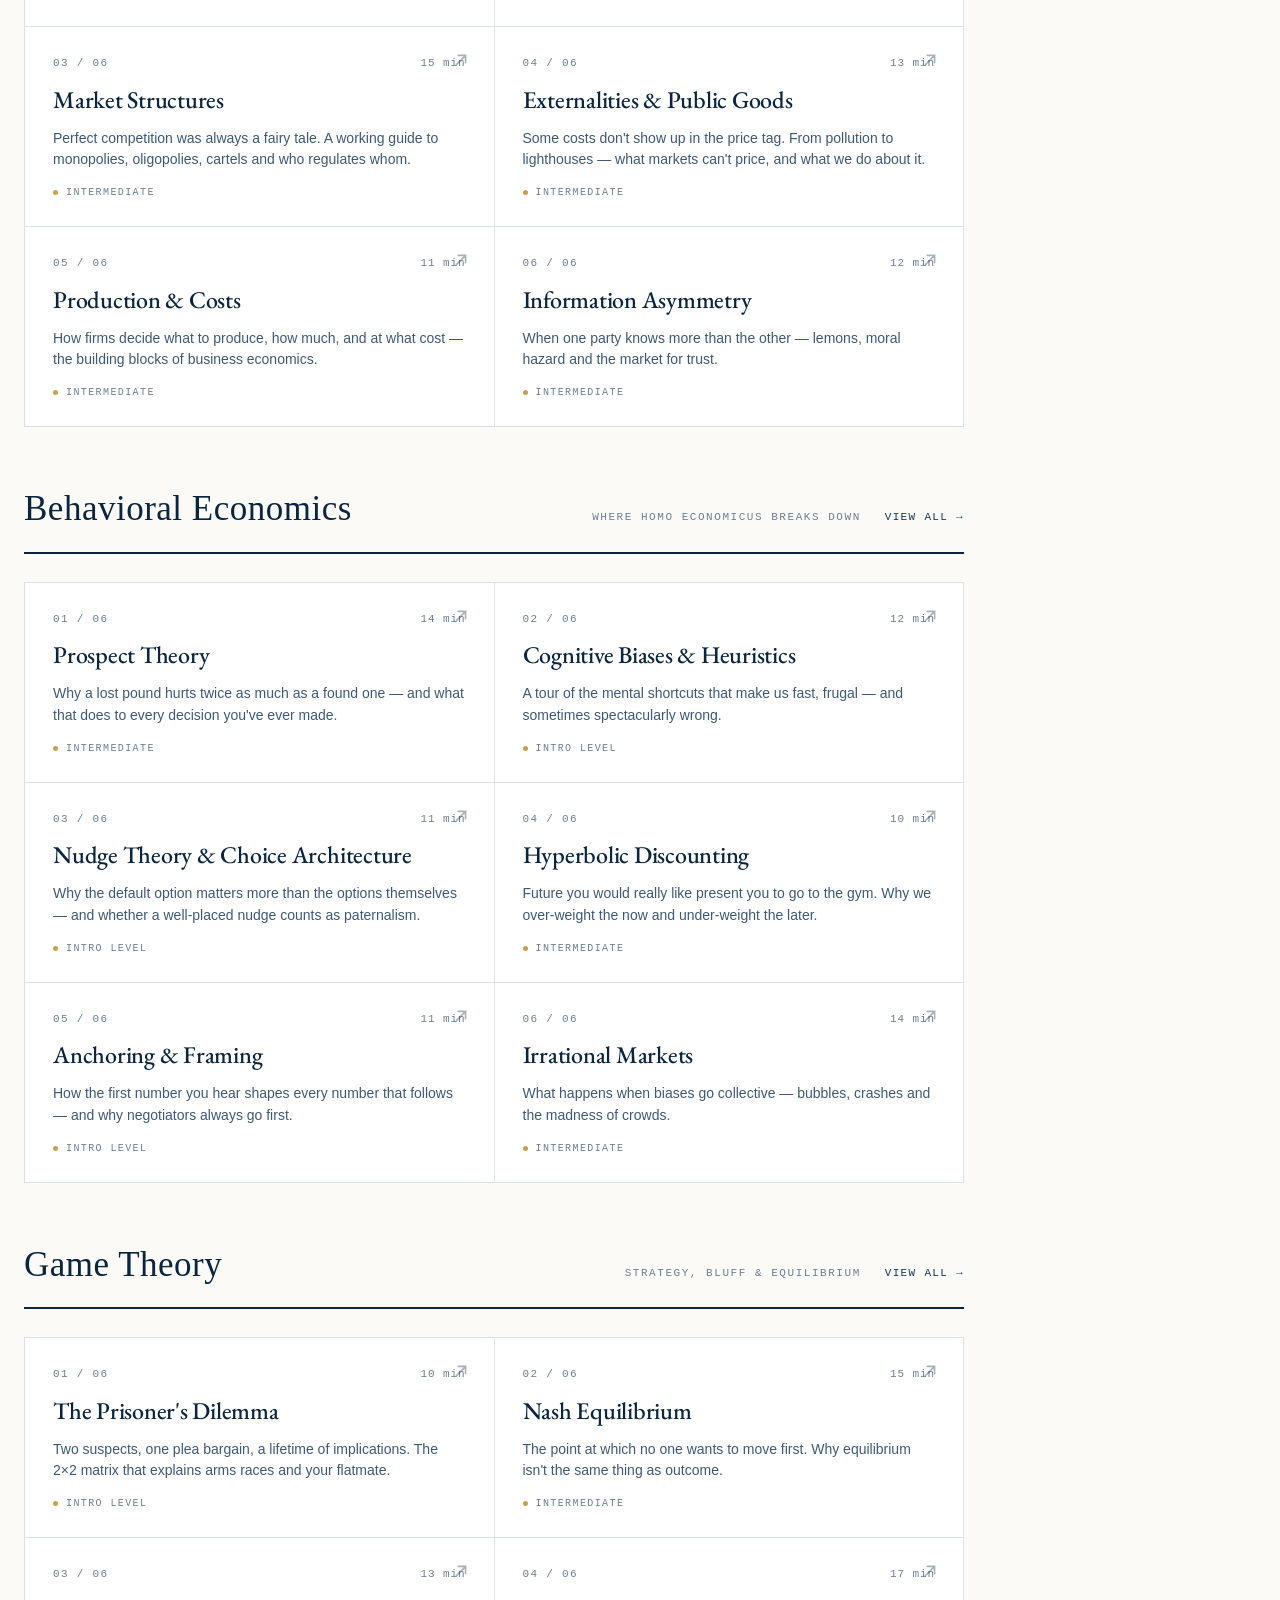
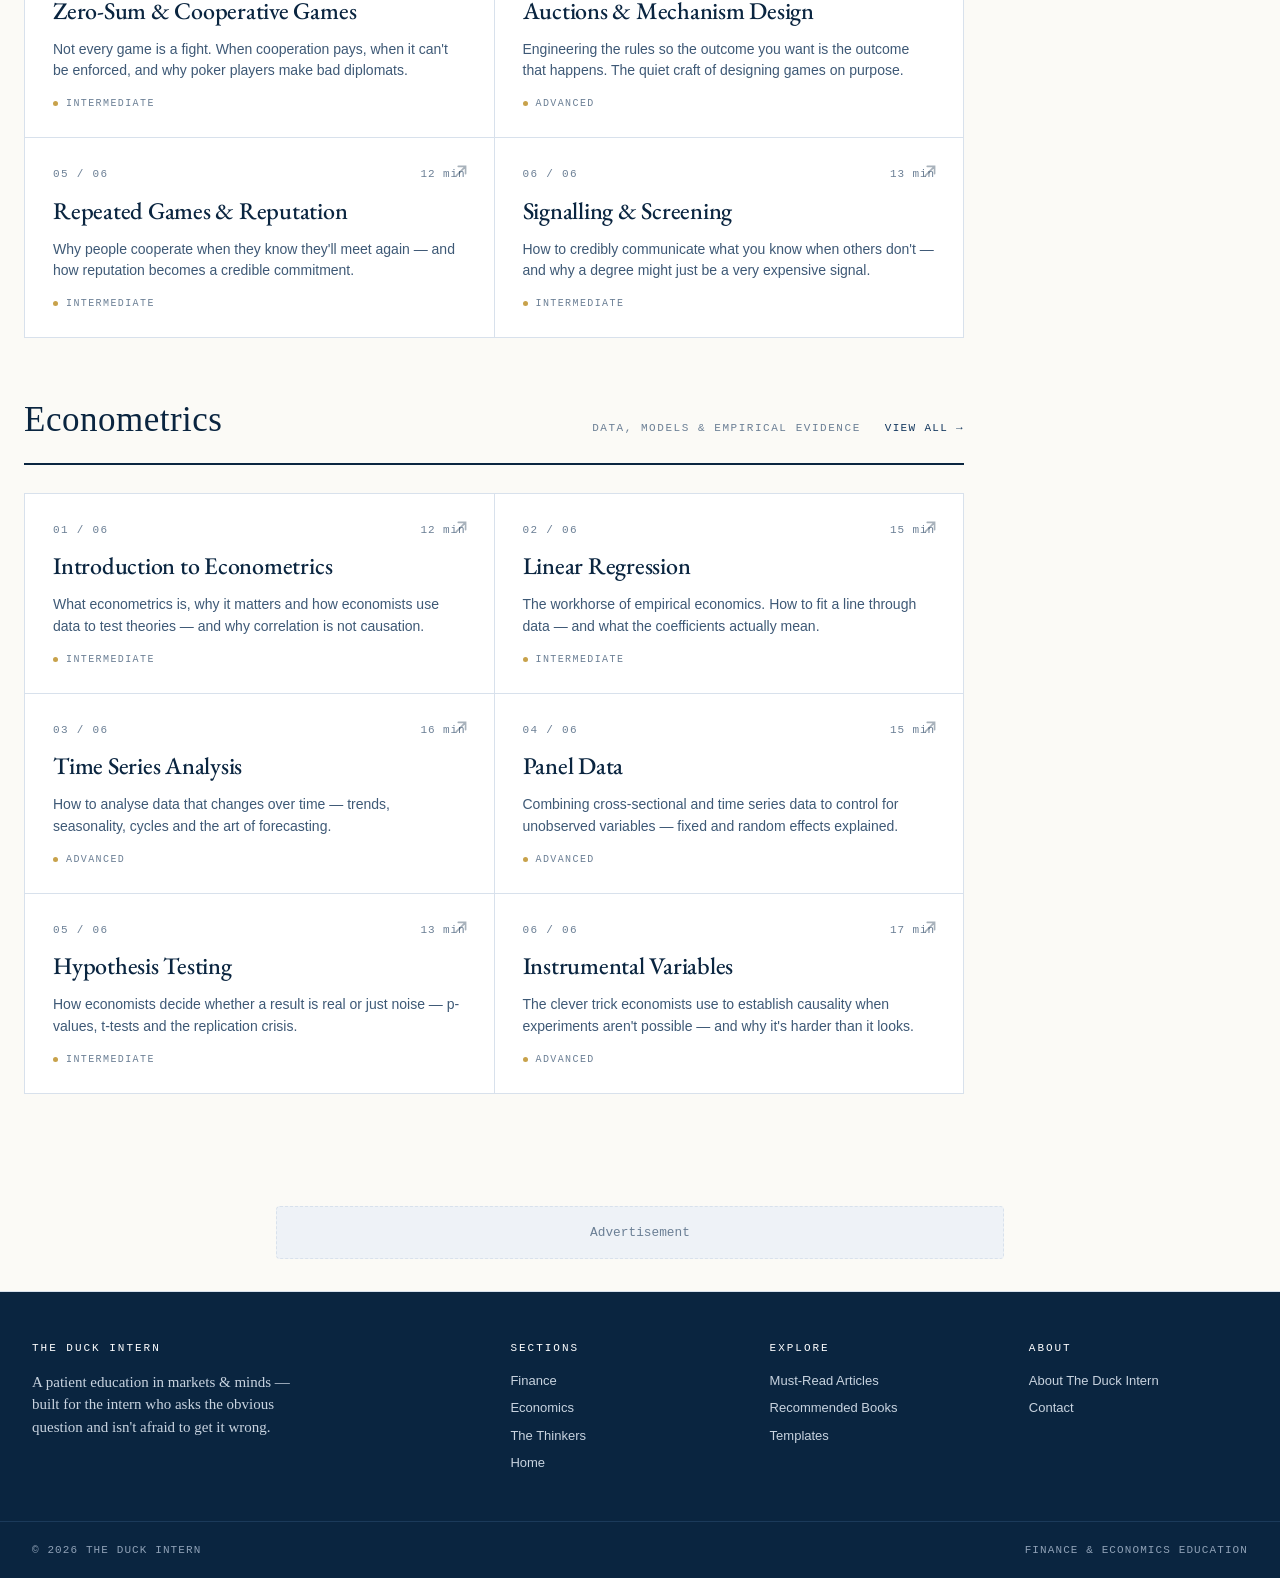
==== commit 60ff77df: "salvo dia 7/05/26" ====
--- a/economics/index.html
+++ b/economics/index.html
@@ -92,63 +92,117 @@
             <a href="macro/index.html" style="font-family:var(--mono);font-size:11px;letter-spacing:.12em;text-transform:uppercase;color:var(--ink-2);font-weight:500;">View all →</a>
           </div>
         </div>
-        <div class="topic-grid">
-          <article class="card" data-title="Gross Domestic Product" data-eyebrow="Macroeconomics · Topic 01" data-desc="The most argued-over number in modern life — what it measures, what it misses, and why politicians quote it on both sides." data-time="11 min read" data-level="Intro" data-updated="Apr 2026">
-            <svg class="card-arrow" viewBox="0 0 24 24" fill="none" stroke="currentColor" stroke-width="1.8" stroke-linecap="round"><path d="M7 17 17 7M9 7h8v8"/></svg>
-            <div class="card-top"><span class="card-num">01 / 08</span><span class="card-time">11 min</span></div>
-            <h3 class="card-title">Gross Domestic Product</h3>
-            <p class="card-desc">The most argued-over number in modern life — what it measures, what it misses, and why politicians quote it on both sides.</p>
-            <div class="card-tag"><span class="dot"></span>Intro level</div>
-          </article>
-          <article class="card" data-title="Inflation & the Phillips Curve" data-eyebrow="Macroeconomics · Topic 02" data-desc="A trade-off between jobs and prices has haunted central bankers for seventy years." data-time="14 min read" data-level="Intermediate" data-updated="Apr 2026">
-            <svg class="card-arrow" viewBox="0 0 24 24" fill="none" stroke="currentColor" stroke-width="1.8" stroke-linecap="round"><path d="M7 17 17 7M9 7h8v8"/></svg>
-            <div class="card-top"><span class="card-num">02 / 08</span><span class="card-time">14 min</span></div>
-            <h3 class="card-title">Inflation & the Phillips Curve</h3>
-            <p class="card-desc">A trade-off between jobs and prices has haunted central bankers for seventy years. We chart the curve and the cracks in it.</p>
-            <div class="card-tag"><span class="dot"></span>Intermediate</div>
-          </article>
-          <article class="card" data-title="Monetary Policy & Central Banks" data-eyebrow="Macroeconomics · Topic 03" data-desc="Who actually sets interest rates — and what they're really trying to do." data-time="16 min read" data-level="Intermediate" data-updated="Apr 2026">
-            <svg class="card-arrow" viewBox="0 0 24 24" fill="none" stroke="currentColor" stroke-width="1.8" stroke-linecap="round"><path d="M7 17 17 7M9 7h8v8"/></svg>
-            <div class="card-top"><span class="card-num">03 / 08</span><span class="card-time">16 min</span></div>
-            <h3 class="card-title">Monetary Policy & Central Banks</h3>
-            <p class="card-desc">Who actually sets interest rates — and what they're really trying to do. A working guide to the art of jawboning.</p>
-            <div class="card-tag"><span class="dot"></span>Intermediate</div>
-          </article>
-          <article class="card" data-title="Business Cycles & Recessions" data-eyebrow="Macroeconomics · Topic 04" data-desc="Boom, bust, repeat. Why economies can't sit still." data-time="13 min read" data-level="Intro" data-updated="Apr 2026">
-            <svg class="card-arrow" viewBox="0 0 24 24" fill="none" stroke="currentColor" stroke-width="1.8" stroke-linecap="round"><path d="M7 17 17 7M9 7h8v8"/></svg>
-            <div class="card-top"><span class="card-num">04 / 08</span><span class="card-time">13 min</span></div>
-            <h3 class="card-title">Business Cycles & Recessions</h3>
-            <p class="card-desc">Boom, bust, repeat. Why economies can't sit still — and how we keep inventing new names for the same pain.</p>
-            <div class="card-tag"><span class="dot"></span>Intro level</div>
-          </article>
-          <article class="card" data-title="Fiscal Policy & Government Spending" data-eyebrow="Macroeconomics · Topic 05" data-desc="How governments use taxes and spending to steer the economy." data-time="12 min read" data-level="Intermediate" data-updated="Apr 2026">
-            <svg class="card-arrow" viewBox="0 0 24 24" fill="none" stroke="currentColor" stroke-width="1.8" stroke-linecap="round"><path d="M7 17 17 7M9 7h8v8"/></svg>
-            <div class="card-top"><span class="card-num">05 / 08</span><span class="card-time">12 min</span></div>
-            <h3 class="card-title">Fiscal Policy & Government Spending</h3>
-            <p class="card-desc">How governments use taxes and spending to steer the economy — and why it rarely goes as planned.</p>
-            <div class="card-tag"><span class="dot"></span>Intermediate</div>
-          </article>
-          <article class="card" data-title="Exchange Rates & Trade" data-eyebrow="Macroeconomics · Topic 06" data-desc="Why currencies rise and fall, and what that means for trade." data-time="13 min read" data-level="Intermediate" data-updated="Apr 2026">
-            <svg class="card-arrow" viewBox="0 0 24 24" fill="none" stroke="currentColor" stroke-width="1.8" stroke-linecap="round"><path d="M7 17 17 7M9 7h8v8"/></svg>
-            <div class="card-top"><span class="card-num">06 / 08</span><span class="card-time">13 min</span></div>
-            <h3 class="card-title">Exchange Rates & Trade</h3>
-            <p class="card-desc">Why currencies rise and fall, and what that means for international trade and investment.</p>
-            <div class="card-tag"><span class="dot"></span>Intermediate</div>
-          </article>
-          <article class="card" data-title="Unemployment & Labour Markets" data-eyebrow="Macroeconomics · Topic 07" data-desc="How economists measure and think about unemployment." data-time="11 min read" data-level="Intro" data-updated="Apr 2026">
-            <svg class="card-arrow" viewBox="0 0 24 24" fill="none" stroke="currentColor" stroke-width="1.8" stroke-linecap="round"><path d="M7 17 17 7M9 7h8v8"/></svg>
-            <div class="card-top"><span class="card-num">07 / 08</span><span class="card-time">11 min</span></div>
-            <h3 class="card-title">Unemployment & Labour Markets</h3>
-            <p class="card-desc">How economists measure and think about unemployment — and why the headline number rarely tells the full story.</p>
-            <div class="card-tag"><span class="dot"></span>Intro level</div>
-          </article>
-          <article class="card" data-title="Economic Growth & Development" data-eyebrow="Macroeconomics · Topic 08" data-desc="What drives long-run growth and why some countries stay poor." data-time="15 min read" data-level="Intermediate" data-updated="Apr 2026">
-            <svg class="card-arrow" viewBox="0 0 24 24" fill="none" stroke="currentColor" stroke-width="1.8" stroke-linecap="round"><path d="M7 17 17 7M9 7h8v8"/></svg>
-            <div class="card-top"><span class="card-num">08 / 08</span><span class="card-time">15 min</span></div>
-            <h3 class="card-title">Economic Growth & Development</h3>
-            <p class="card-desc">What drives long-run growth and why some countries stay poor despite decades of policy.</p>
-            <div class="card-tag"><span class="dot"></span>Intermediate</div>
-          </article>
+
+        <div class="slider-container" id="slider-macro">
+          <div class="slider-track" id="track-macro">
+
+            <!-- PAGE 1: Money, Prices & Cycles -->
+            <div class="slider-page">
+              <p class="slider-label">Money, Prices & Cycles</p>
+              <div class="topic-grid">
+                <article class="card" data-title="Gross Domestic Product" data-eyebrow="Macroeconomics · Topic 01" data-desc="The most argued-over number in modern life — what it measures, what it misses, and why politicians quote it on both sides." data-time="11 min read" data-level="Intro" data-updated="Apr 2026">
+                  <svg class="card-arrow" viewBox="0 0 24 24" fill="none" stroke="currentColor" stroke-width="1.8" stroke-linecap="round"><path d="M7 17 17 7M9 7h8v8"/></svg>
+                  <div class="card-top"><span class="card-num">01 / 06</span><span class="card-time">11 min</span></div>
+                  <h3 class="card-title">Gross Domestic Product</h3>
+                  <p class="card-desc">The most argued-over number in modern life — what it measures, what it misses, and why politicians quote it on both sides.</p>
+                  <div class="card-tag"><span class="dot"></span>Intro level</div>
+                </article>
+                <article class="card" data-title="Inflation & the Phillips Curve" data-eyebrow="Macroeconomics · Topic 02" data-desc="A trade-off between jobs and prices has haunted central bankers for seventy years. We chart the curve and the cracks in it." data-time="14 min read" data-level="Intermediate" data-updated="Apr 2026">
+                  <svg class="card-arrow" viewBox="0 0 24 24" fill="none" stroke="currentColor" stroke-width="1.8" stroke-linecap="round"><path d="M7 17 17 7M9 7h8v8"/></svg>
+                  <div class="card-top"><span class="card-num">02 / 06</span><span class="card-time">14 min</span></div>
+                  <h3 class="card-title">Inflation & the Phillips Curve</h3>
+                  <p class="card-desc">A trade-off between jobs and prices has haunted central bankers for seventy years. We chart the curve and the cracks in it.</p>
+                  <div class="card-tag"><span class="dot"></span>Intermediate</div>
+                </article>
+                <article class="card" data-title="Monetary Policy & Central Banks" data-eyebrow="Macroeconomics · Topic 03" data-desc="Who actually sets interest rates — and what they're really trying to do. A working guide to the art of jawboning." data-time="16 min read" data-level="Intermediate" data-updated="Apr 2026">
+                  <svg class="card-arrow" viewBox="0 0 24 24" fill="none" stroke="currentColor" stroke-width="1.8" stroke-linecap="round"><path d="M7 17 17 7M9 7h8v8"/></svg>
+                  <div class="card-top"><span class="card-num">03 / 06</span><span class="card-time">16 min</span></div>
+                  <h3 class="card-title">Monetary Policy & Central Banks</h3>
+                  <p class="card-desc">Who actually sets interest rates — and what they're really trying to do. A working guide to the art of jawboning.</p>
+                  <div class="card-tag"><span class="dot"></span>Intermediate</div>
+                </article>
+                <article class="card" data-title="Business Cycles & Recessions" data-eyebrow="Macroeconomics · Topic 04" data-desc="Boom, bust, repeat. Why economies can't sit still — and how we keep inventing new names for the same pain." data-time="13 min read" data-level="Intro" data-updated="Apr 2026">
+                  <svg class="card-arrow" viewBox="0 0 24 24" fill="none" stroke="currentColor" stroke-width="1.8" stroke-linecap="round"><path d="M7 17 17 7M9 7h8v8"/></svg>
+                  <div class="card-top"><span class="card-num">04 / 06</span><span class="card-time">13 min</span></div>
+                  <h3 class="card-title">Business Cycles & Recessions</h3>
+                  <p class="card-desc">Boom, bust, repeat. Why economies can't sit still — and how we keep inventing new names for the same pain.</p>
+                  <div class="card-tag"><span class="dot"></span>Intro level</div>
+                </article>
+                <article class="card" data-title="Fiscal Policy & Government Spending" data-eyebrow="Macroeconomics · Topic 05" data-desc="How governments use taxes and spending to steer the economy — and why it rarely goes as planned." data-time="12 min read" data-level="Intermediate" data-updated="Apr 2026">
+                  <svg class="card-arrow" viewBox="0 0 24 24" fill="none" stroke="currentColor" stroke-width="1.8" stroke-linecap="round"><path d="M7 17 17 7M9 7h8v8"/></svg>
+                  <div class="card-top"><span class="card-num">05 / 06</span><span class="card-time">12 min</span></div>
+                  <h3 class="card-title">Fiscal Policy & Government Spending</h3>
+                  <p class="card-desc">How governments use taxes and spending to steer the economy — and why it rarely goes as planned.</p>
+                  <div class="card-tag"><span class="dot"></span>Intermediate</div>
+                </article>
+                <article class="card" data-title="Exchange Rates & Trade" data-eyebrow="Macroeconomics · Topic 06" data-desc="Why currencies rise and fall, and what that means for international trade and investment." data-time="13 min read" data-level="Intermediate" data-updated="Apr 2026">
+                  <svg class="card-arrow" viewBox="0 0 24 24" fill="none" stroke="currentColor" stroke-width="1.8" stroke-linecap="round"><path d="M7 17 17 7M9 7h8v8"/></svg>
+                  <div class="card-top"><span class="card-num">06 / 06</span><span class="card-time">13 min</span></div>
+                  <h3 class="card-title">Exchange Rates & Trade</h3>
+                  <p class="card-desc">Why currencies rise and fall, and what that means for international trade and investment.</p>
+                  <div class="card-tag"><span class="dot"></span>Intermediate</div>
+                </article>
+              </div>
+            </div>
+
+            <!-- PAGE 2: People, Growth & Trade -->
+            <div class="slider-page">
+              <p class="slider-label">People, Growth & Trade</p>
+              <div class="topic-grid">
+                <article class="card" data-title="Unemployment & Labour Markets" data-eyebrow="Macroeconomics · Topic 07" data-desc="How economists measure and think about unemployment — and why the headline number rarely tells the full story." data-time="11 min read" data-level="Intro" data-updated="Apr 2026">
+                  <svg class="card-arrow" viewBox="0 0 24 24" fill="none" stroke="currentColor" stroke-width="1.8" stroke-linecap="round"><path d="M7 17 17 7M9 7h8v8"/></svg>
+                  <div class="card-top"><span class="card-num">01 / 06</span><span class="card-time">11 min</span></div>
+                  <h3 class="card-title">Unemployment & Labour Markets</h3>
+                  <p class="card-desc">How economists measure and think about unemployment — and why the headline number rarely tells the full story.</p>
+                  <div class="card-tag"><span class="dot"></span>Intro level</div>
+                </article>
+                <article class="card" data-title="Economic Growth & Development" data-eyebrow="Macroeconomics · Topic 08" data-desc="What drives long-run growth and why some countries stay poor despite decades of policy." data-time="15 min read" data-level="Intermediate" data-updated="Apr 2026">
+                  <svg class="card-arrow" viewBox="0 0 24 24" fill="none" stroke="currentColor" stroke-width="1.8" stroke-linecap="round"><path d="M7 17 17 7M9 7h8v8"/></svg>
+                  <div class="card-top"><span class="card-num">02 / 06</span><span class="card-time">15 min</span></div>
+                  <h3 class="card-title">Economic Growth & Development</h3>
+                  <p class="card-desc">What drives long-run growth and why some countries stay poor despite decades of policy.</p>
+                  <div class="card-tag"><span class="dot"></span>Intermediate</div>
+                </article>
+                <article class="card" data-title="International Trade & Globalization" data-eyebrow="Macroeconomics · Topic 09" data-desc="Comparative advantage, trade deficits and the politics of free trade." data-time="13 min read" data-level="Intermediate" data-updated="Apr 2026">
+                  <svg class="card-arrow" viewBox="0 0 24 24" fill="none" stroke="currentColor" stroke-width="1.8" stroke-linecap="round"><path d="M7 17 17 7M9 7h8v8"/></svg>
+                  <div class="card-top"><span class="card-num">03 / 06</span><span class="card-time">13 min</span></div>
+                  <h3 class="card-title">International Trade & Globalization</h3>
+                  <p class="card-desc">Comparative advantage, trade deficits and the politics of free trade.</p>
+                  <div class="card-tag"><span class="dot"></span>Intermediate</div>
+                </article>
+                <article class="card" data-title="Public Debt & Deficits" data-eyebrow="Macroeconomics · Topic 10" data-desc="When does government borrowing become a problem — and who actually pays?" data-time="12 min read" data-level="Intermediate" data-updated="Apr 2026">
+                  <svg class="card-arrow" viewBox="0 0 24 24" fill="none" stroke="currentColor" stroke-width="1.8" stroke-linecap="round"><path d="M7 17 17 7M9 7h8v8"/></svg>
+                  <div class="card-top"><span class="card-num">04 / 06</span><span class="card-time">12 min</span></div>
+                  <h3 class="card-title">Public Debt & Deficits</h3>
+                  <p class="card-desc">When does government borrowing become a problem — and who actually pays?</p>
+                  <div class="card-tag"><span class="dot"></span>Intermediate</div>
+                </article>
+                <article class="card" data-title="Inequality & Income Distribution" data-eyebrow="Macroeconomics · Topic 11" data-desc="How economists measure inequality and why it matters for growth and stability." data-time="13 min read" data-level="Intermediate" data-updated="Apr 2026">
+                  <svg class="card-arrow" viewBox="0 0 24 24" fill="none" stroke="currentColor" stroke-width="1.8" stroke-linecap="round"><path d="M7 17 17 7M9 7h8v8"/></svg>
+                  <div class="card-top"><span class="card-num">05 / 06</span><span class="card-time">13 min</span></div>
+                  <h3 class="card-title">Inequality & Income Distribution</h3>
+                  <p class="card-desc">How economists measure inequality and why it matters for growth and stability.</p>
+                  <div class="card-tag"><span class="dot"></span>Intermediate</div>
+                </article>
+                <article class="card" data-title="Financial Crises & Contagion" data-eyebrow="Macroeconomics · Topic 12" data-desc="How financial crises spread, why they're so hard to predict and what we've learned." data-time="14 min read" data-level="Advanced" data-updated="Apr 2026">
+                  <svg class="card-arrow" viewBox="0 0 24 24" fill="none" stroke="currentColor" stroke-width="1.8" stroke-linecap="round"><path d="M7 17 17 7M9 7h8v8"/></svg>
+                  <div class="card-top"><span class="card-num">06 / 06</span><span class="card-time">14 min</span></div>
+                  <h3 class="card-title">Financial Crises & Contagion</h3>
+                  <p class="card-desc">How financial crises spread, why they're so hard to predict and what we've learned.</p>
+                  <div class="card-tag"><span class="dot"></span>Advanced</div>
+                </article>
+              </div>
+            </div>
+
+          </div>
+          <div class="slider-nav">
+            <button class="slider-btn" onclick="moveSlider('macro', -1)">←</button>
+            <div class="slider-dots" id="dots-macro">
+              <button class="slider-dot active" onclick="goToSlide('macro', 0)"></button>
+              <button class="slider-dot" onclick="goToSlide('macro', 1)"></button>
+            </div>
+            <button class="slider-btn" onclick="moveSlider('macro', 1)">→</button>
+          </div>
         </div>
       </section>
 
--- a/style.css
+++ b/style.css
@@ -31,7 +31,7 @@
 a{color:inherit;text-decoration:none}
 
 /* ========== FONTS ========== */
-@import url('https://fonts.googleapis.com/css2?family=Fraunces:ital,opsz,wght@0,9..144,400;0,9..144,500;0,9..144,600;1,9..144,400&family=Inter:wght@400;500;600;700&family=JetBrains+Mono:wght@400;500&display=swap');
+@import url('https://fonts.googleapis.com/css2?family=Fraunces:ital,opsz,wght@0,9..144,400;0,9..144,500;0,9..144,600;1,9..144,400&family=Inter:wght@400;500;600;700&family=JetBrains+Mono:wght@400;500&family=DM+Sans:wght@400;500&display=swap');
 
 /* ========== NAVBAR ========== */
 .navbar{
@@ -222,7 +222,7 @@
 .section-title{
   font-family:'Fraunces','Times New Roman',serif;
   font-weight:500;
-  font-size:32px;letter-spacing:-.015em;
+  font-size:35px;letter-spacing:0.5px;
   color:var(--ink);margin:0;
 }
 .section-sub{
@@ -273,8 +273,8 @@
 }
 .card-title{
   font-family:'EB Garamond', Georgia, serif;
-  font-weight:600;
-  font-size:22px;line-height:1.15;
+  font-weight:500;
+  font-size:24px;line-height:1.15;
   letter-spacing:-.01em;color:var(--ink);
   margin:0;padding-right:28px;
 }
